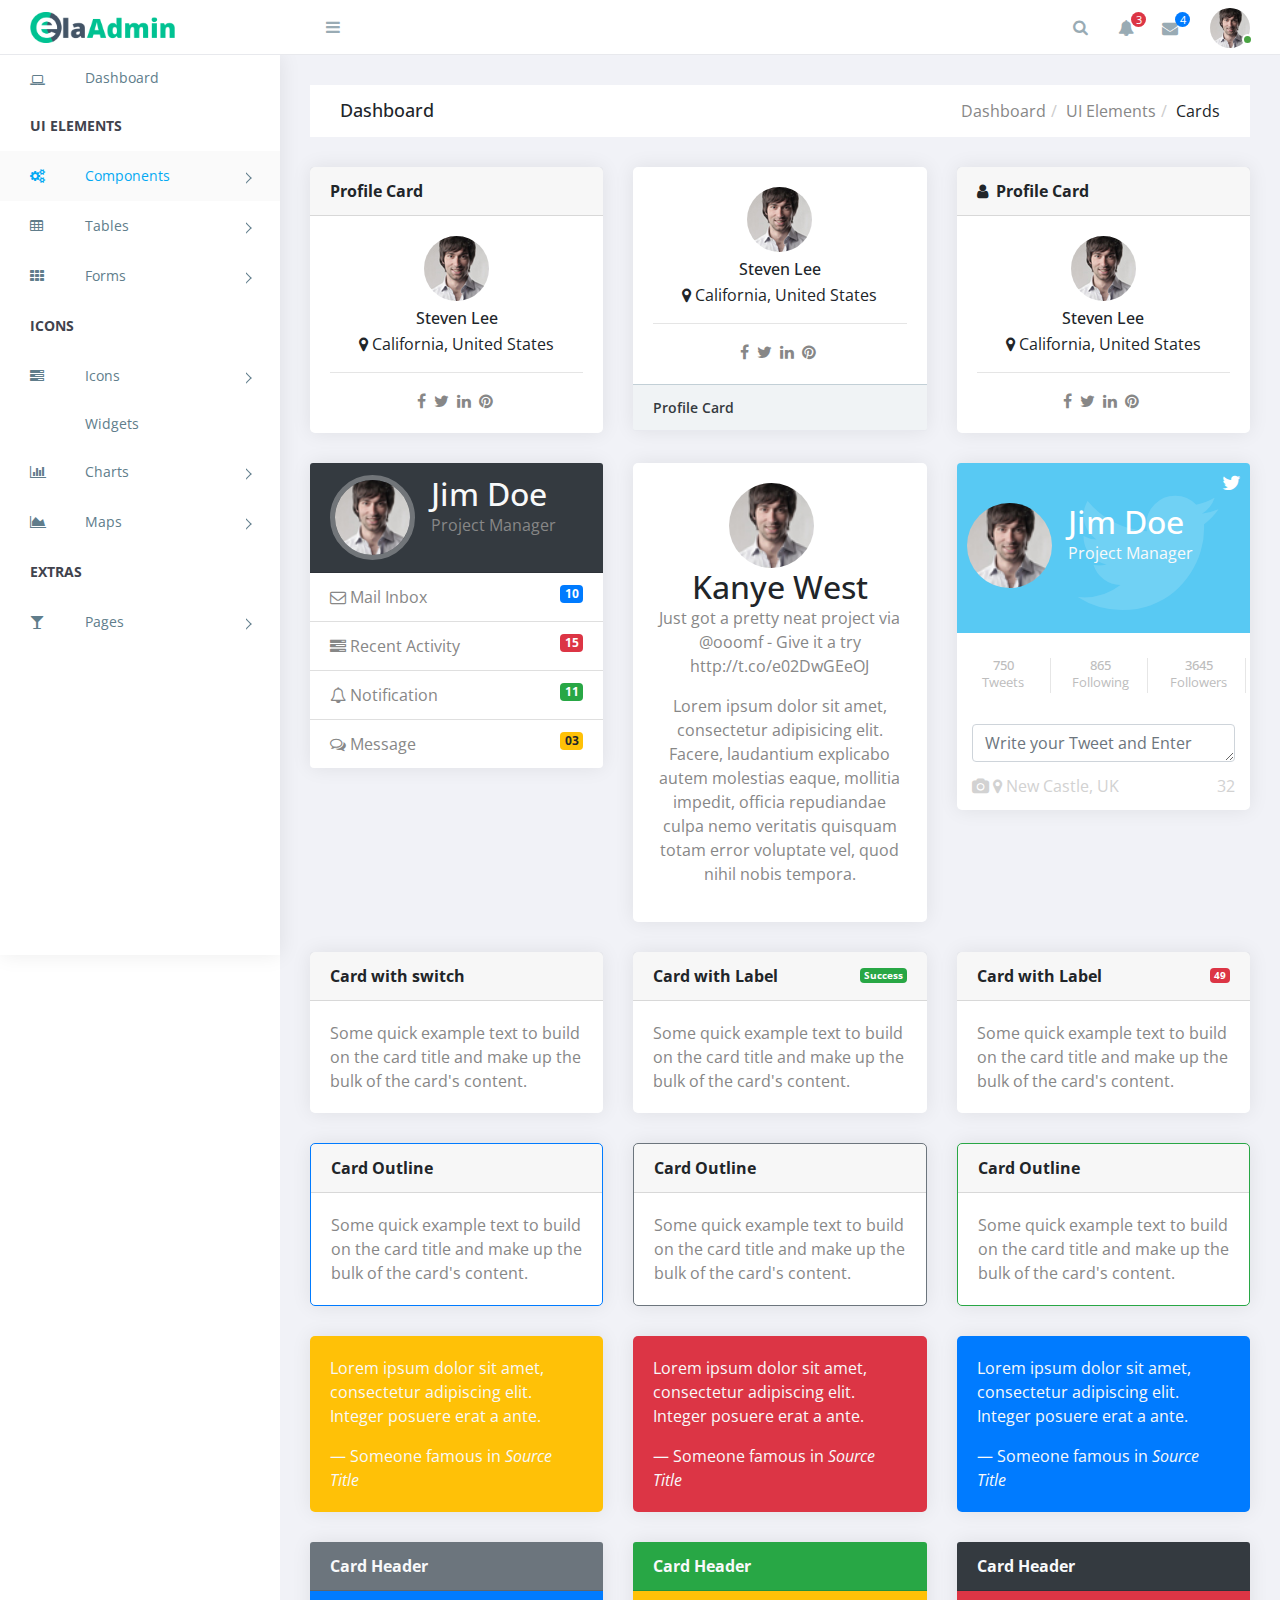
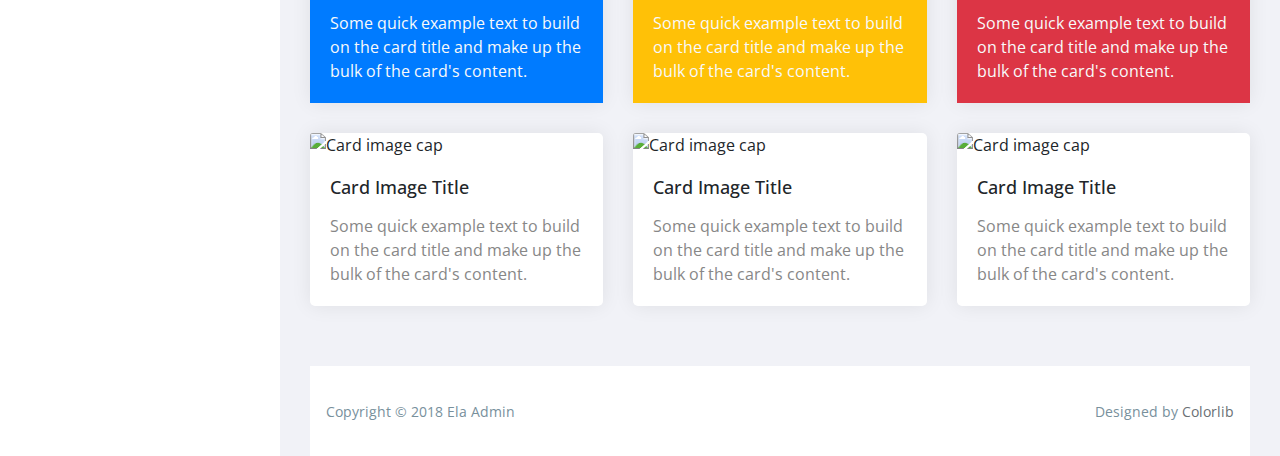
==== admin/adminPanel/ui-cards.html @ f5c7981b "add new admin panel" ====
<!doctype html>
<!--[if lt IE 7]>      <html class="no-js lt-ie9 lt-ie8 lt-ie7" lang=""> <![endif]-->
<!--[if IE 7]>         <html class="no-js lt-ie9 lt-ie8" lang=""> <![endif]-->
<!--[if IE 8]>         <html class="no-js lt-ie9" lang=""> <![endif]-->
<!--[if gt IE 8]><!--> <html class="no-js" lang=""> <!--<![endif]-->
<head>
    <meta charset="utf-8">
    <meta http-equiv="X-UA-Compatible" content="IE=edge">
    <title>Ela Admin - HTML5 Admin Template</title>
    <meta name="description" content="Ela Admin - HTML5 Admin Template">
    <meta name="viewport" content="width=device-width, initial-scale=1">

    <link rel="apple-touch-icon" href="https://i.imgur.com/QRAUqs9.png">
    <link rel="shortcut icon" href="https://i.imgur.com/QRAUqs9.png">

    <link rel="stylesheet" href="https://cdn.jsdelivr.net/npm/normalize.css@8.0.0/normalize.min.css">
    <link rel="stylesheet" href="https://cdn.jsdelivr.net/npm/bootstrap@4.1.3/dist/css/bootstrap.min.css">
    <link rel="stylesheet" href="https://cdn.jsdelivr.net/npm/font-awesome@4.7.0/css/font-awesome.min.css">
    <link rel="stylesheet" href="https://cdn.jsdelivr.net/gh/lykmapipo/themify-icons@0.1.2/css/themify-icons.css">
    <link rel="stylesheet" href="https://cdn.jsdelivr.net/npm/pixeden-stroke-7-icon@1.2.3/pe-icon-7-stroke/dist/pe-icon-7-stroke.min.css">
    <link rel="stylesheet" href="https://cdnjs.cloudflare.com/ajax/libs/flag-icon-css/3.2.0/css/flag-icon.min.css">
    <link rel="stylesheet" href="assets/css/cs-skin-elastic.css">
    <link rel="stylesheet" href="assets/css/style.css">

    <link href='https://fonts.googleapis.com/css?family=Open+Sans:400,600,700,800' rel='stylesheet' type='text/css'>

    <!-- <script type="text/javascript" src="https://cdn.jsdelivr.net/html5shiv/3.7.3/html5shiv.min.js"></script> -->

</head>
<body>
    <!-- Left Panel -->

    <aside id="left-panel" class="left-panel">
        <nav class="navbar navbar-expand-sm navbar-default">

            <div id="main-menu" class="main-menu collapse navbar-collapse">
                <ul class="nav navbar-nav">
                    <li>
                        <a href="index.php"><i class="menu-icon fa fa-laptop"></i>Dashboard </a>
                    </li>
                    <li class="menu-title">UI elements</li><!-- /.menu-title -->
                    <li class="menu-item-has-children active dropdown">
                        <a href="#" class="dropdown-toggle" data-toggle="dropdown" aria-haspopup="true" aria-expanded="false"> <i class="menu-icon fa fa-cogs"></i>Components</a>
                        <ul class="sub-menu children dropdown-menu">                            <li><i class="fa fa-puzzle-piece"></i><a href="ui-buttons.html">Buttons</a></li>
                            <li><i class="fa fa-id-badge"></i><a href="ui-badges.html">Badges</a></li>
                            <li><i class="fa fa-bars"></i><a href="ui-tabs.html">Tabs</a></li>

                            <li><i class="fa fa-id-card-o"></i><a href="ui-cards.html">Cards</a></li>
                            <li><i class="fa fa-exclamation-triangle"></i><a href="ui-alerts.html">Alerts</a></li>
                            <li><i class="fa fa-spinner"></i><a href="ui-progressbar.html">Progress Bars</a></li>
                            <li><i class="fa fa-fire"></i><a href="ui-modals.html">Modals</a></li>
                            <li><i class="fa fa-book"></i><a href="ui-switches.html">Switches</a></li>
                            <li><i class="fa fa-th"></i><a href="ui-grids.html">Grids</a></li>
                            <li><i class="fa fa-file-word-o"></i><a href="ui-typgraphy.html">Typography</a></li>
                        </ul>
                    </li>
                    <li class="menu-item-has-children dropdown">
                        <a href="#" class="dropdown-toggle" data-toggle="dropdown" aria-haspopup="true" aria-expanded="false"> <i class="menu-icon fa fa-table"></i>Tables</a>
                        <ul class="sub-menu children dropdown-menu">
                            <li><i class="fa fa-table"></i><a href="tables-basic.html">Basic Table</a></li>
                            <li><i class="fa fa-table"></i><a href="tables-data.html">Data Table</a></li>
                        </ul>
                    </li>
                    <li class="menu-item-has-children dropdown">
                        <a href="#" class="dropdown-toggle" data-toggle="dropdown" aria-haspopup="true" aria-expanded="false"> <i class="menu-icon fa fa-th"></i>Forms</a>
                        <ul class="sub-menu children dropdown-menu">
                            <li><i class="menu-icon fa fa-th"></i><a href="forms-basic.html">Basic Form</a></li>
                            <li><i class="menu-icon fa fa-th"></i><a href="forms-advanced.html">Advanced Form</a></li>
                        </ul>
                    </li>

                    <li class="menu-title">Icons</li><!-- /.menu-title -->

                    <li class="menu-item-has-children dropdown">
                        <a href="#" class="dropdown-toggle" data-toggle="dropdown" aria-haspopup="true" aria-expanded="false"> <i class="menu-icon fa fa-tasks"></i>Icons</a>
                        <ul class="sub-menu children dropdown-menu">
                            <li><i class="menu-icon fa fa-fort-awesome"></i><a href="font-fontawesome.html">Font Awesome</a></li>
                            <li><i class="menu-icon ti-themify-logo"></i><a href="font-themify.html">Themefy Icons</a></li>
                        </ul>
                    </li>
                    <li>
                        <a href="widgets.html"> <i class="menu-icon ti-email"></i>Widgets </a>
                    </li>
                    <li class="menu-item-has-children dropdown">
                        <a href="#" class="dropdown-toggle" data-toggle="dropdown" aria-haspopup="true" aria-expanded="false"> <i class="menu-icon fa fa-bar-chart"></i>Charts</a>
                        <ul class="sub-menu children dropdown-menu">
                            <li><i class="menu-icon fa fa-line-chart"></i><a href="charts-chartjs.html">Chart JS</a></li>
                            <li><i class="menu-icon fa fa-area-chart"></i><a href="charts-flot.html">Flot Chart</a></li>
                            <li><i class="menu-icon fa fa-pie-chart"></i><a href="charts-peity.html">Peity Chart</a></li>
                        </ul>
                    </li>

                    <li class="menu-item-has-children dropdown">
                        <a href="#" class="dropdown-toggle" data-toggle="dropdown" aria-haspopup="true" aria-expanded="false"> <i class="menu-icon fa fa-area-chart"></i>Maps</a>
                        <ul class="sub-menu children dropdown-menu">
                            <li><i class="menu-icon fa fa-map-o"></i><a href="maps-gmap.html">Google Maps</a></li>
                            <li><i class="menu-icon fa fa-street-view"></i><a href="maps-vector.html">Vector Maps</a></li>
                        </ul>
                    </li>
                    <li class="menu-title">Extras</li><!-- /.menu-title -->
                    <li class="menu-item-has-children dropdown">
                        <a href="#" class="dropdown-toggle" data-toggle="dropdown" aria-haspopup="true" aria-expanded="false"> <i class="menu-icon fa fa-glass"></i>Pages</a>
                        <ul class="sub-menu children dropdown-menu">
                            <li><i class="menu-icon fa fa-sign-in"></i><a href="page-login.html">Login</a></li>
                            <li><i class="menu-icon fa fa-sign-in"></i><a href="page-register.html">Register</a></li>
                            <li><i class="menu-icon fa fa-paper-plane"></i><a href="pages-forget.html">Forget Pass</a></li>
                        </ul>
                    </li>
                </ul>
            </div><!-- /.navbar-collapse -->
        </nav>
    </aside><!-- /#left-panel -->

    <!-- Left Panel -->

    <!-- Right Panel -->

    <div id="right-panel" class="right-panel">

        <!-- Header-->
        <header id="header" class="header">
            <div class="top-left">
                <div class="navbar-header">
                    <a class="navbar-brand" href="./"><img src="images/logo.png" alt="Logo"></a>
                    <a class="navbar-brand hidden" href="./"><img src="images/logo2.png" alt="Logo"></a>
                    <a id="menuToggle" class="menutoggle"><i class="fa fa-bars"></i></a>
                </div>
            </div>
            <div class="top-right">
                <div class="header-menu">
                    <div class="header-left">
                        <button class="search-trigger"><i class="fa fa-search"></i></button>
                        <div class="form-inline">
                            <form class="search-form">
                                <input class="form-control mr-sm-2" type="text" placeholder="Search ..." aria-label="Search">
                                <button class="search-close" type="submit"><i class="fa fa-close"></i></button>
                            </form>
                        </div>

                        <div class="dropdown for-notification">
                            <button class="btn btn-secondary dropdown-toggle" type="button" id="notification" data-toggle="dropdown" aria-haspopup="true" aria-expanded="false">
                                <i class="fa fa-bell"></i>
                                <span class="count bg-danger">3</span>
                            </button>
                            <div class="dropdown-menu" aria-labelledby="notification">
                                <p class="red">You have 3 Notification</p>
                                <a class="dropdown-item media" href="#">
                                    <i class="fa fa-check"></i>
                                    <p>Server #1 overloaded.</p>
                                </a>
                                <a class="dropdown-item media" href="#">
                                    <i class="fa fa-info"></i>
                                    <p>Server #2 overloaded.</p>
                                </a>
                                <a class="dropdown-item media" href="#">
                                    <i class="fa fa-warning"></i>
                                    <p>Server #3 overloaded.</p>
                                </a>
                            </div>
                        </div>

                        <div class="dropdown for-message">
                            <button class="btn btn-secondary dropdown-toggle" type="button" id="message" data-toggle="dropdown" aria-haspopup="true" aria-expanded="false">
                                <i class="fa fa-envelope"></i>
                                <span class="count bg-primary">4</span>
                            </button>
                            <div class="dropdown-menu" aria-labelledby="message">
                                <p class="red">You have 4 Mails</p>
                                <a class="dropdown-item media" href="#">
                                    <span class="photo media-left"><img alt="avatar" src="images/avatar/1.jpg"></span>
                                    <div class="message media-body">
                                        <span class="name float-left">Jonathan Smith</span>
                                        <span class="time float-right">Just now</span>
                                        <p>Hello, this is an example msg</p>
                                    </div>
                                </a>
                                <a class="dropdown-item media" href="#">
                                    <span class="photo media-left"><img alt="avatar" src="images/avatar/2.jpg"></span>
                                    <div class="message media-body">
                                        <span class="name float-left">Jack Sanders</span>
                                        <span class="time float-right">5 minutes ago</span>
                                        <p>Lorem ipsum dolor sit amet, consectetur</p>
                                    </div>
                                </a>
                                <a class="dropdown-item media" href="#">
                                    <span class="photo media-left"><img alt="avatar" src="images/avatar/3.jpg"></span>
                                    <div class="message media-body">
                                        <span class="name float-left">Cheryl Wheeler</span>
                                        <span class="time float-right">10 minutes ago</span>
                                        <p>Hello, this is an example msg</p>
                                    </div>
                                </a>
                                <a class="dropdown-item media" href="#">
                                    <span class="photo media-left"><img alt="avatar" src="images/avatar/4.jpg"></span>
                                    <div class="message media-body">
                                        <span class="name float-left">Rachel Santos</span>
                                        <span class="time float-right">15 minutes ago</span>
                                        <p>Lorem ipsum dolor sit amet, consectetur</p>
                                    </div>
                                </a>
                            </div>
                        </div>
                    </div>

                    <div class="user-area dropdown float-right">
                        <a href="#" class="dropdown-toggle active" data-toggle="dropdown" aria-haspopup="true" aria-expanded="false">
                            <img class="user-avatar rounded-circle" src="images/admin.jpg" alt="User Avatar">
                        </a>

                        <div class="user-menu dropdown-menu">
                            <a class="nav-link" href="#"><i class="fa fa-user"></i>My Profile</a>

                            <a class="nav-link" href="#"><i class="fa fa-bell-o"></i>Notifications <span class="count">13</span></a>

                            <a class="nav-link" href="#"><i class="fa fa-cog"></i>Settings</a>

                            <a class="nav-link" href="#"><i class="fa fa-power-off"></i>Logout</a>
                        </div>
                    </div>
                </div>
            </div>
        </header><!-- /header -->
        <!-- Header-->

        <div class="breadcrumbs">
            <div class="breadcrumbs-inner">
                <div class="row m-0">
                    <div class="col-sm-4">
                        <div class="page-header float-left">
                            <div class="page-title">
                                <h1>Dashboard</h1>
                            </div>
                        </div>
                    </div>
                    <div class="col-sm-8">
                        <div class="page-header float-right">
                            <div class="page-title">
                                <ol class="breadcrumb text-right">
                                    <li><a href="#">Dashboard</a></li>
                                    <li><a href="#">UI Elements</a></li>
                                    <li class="active">Cards</li>
                                </ol>
                            </div>
                        </div>
                    </div>
                </div>
            </div>
        </div>

        <div class="content">
            <div class="animated fadeIn">
                <div class="row">


                    <div class="col-md-4">
                        <div class="card">
                            <div class="card-header">
                                <strong class="card-title mb-3">Profile Card</strong>
                            </div>
                            <div class="card-body">
                                <div class="mx-auto d-block">
                                    <img class="rounded-circle mx-auto d-block" src="images/admin.jpg" alt="Card image cap">
                                    <h5 class="text-sm-center mt-2 mb-1">Steven Lee</h5>
                                    <div class="location text-sm-center"><i class="fa fa-map-marker"></i> California, United States</div>
                                </div>
                                <hr>
                                <div class="card-text text-sm-center">
                                    <a href="#"><i class="fa fa-facebook pr-1"></i></a>
                                    <a href="#"><i class="fa fa-twitter pr-1"></i></a>
                                    <a href="#"><i class="fa fa-linkedin pr-1"></i></a>
                                    <a href="#"><i class="fa fa-pinterest pr-1"></i></a>
                                </div>
                            </div>
                        </div>
                    </div>


                    <div class="col-md-4">
                        <div class="card">
                            <div class="card-body">
                                <div class="mx-auto d-block">
                                    <img class="rounded-circle mx-auto d-block" src="images/admin.jpg" alt="Card image cap">
                                    <h5 class="text-sm-center mt-2 mb-1">Steven Lee</h5>
                                    <div class="location text-sm-center"><i class="fa fa-map-marker"></i> California, United States</div>
                                </div>
                                <hr>
                                <div class="card-text text-sm-center">
                                    <a href="#"><i class="fa fa-facebook pr-1"></i></a>
                                    <a href="#"><i class="fa fa-twitter pr-1"></i></a>
                                    <a href="#"><i class="fa fa-linkedin pr-1"></i></a>
                                    <a href="#"><i class="fa fa-pinterest pr-1"></i></a>
                                </div>
                            </div>
                            <div class="card-footer">
                                <strong class="card-title mb-3">Profile Card</strong>
                            </div>
                        </div>
                    </div>



                    <div class="col-md-4">
                        <div class="card">
                            <div class="card-header">
                                <i class="fa fa-user"></i><strong class="card-title pl-2">Profile Card</strong>
                            </div>
                            <div class="card-body">
                                <div class="mx-auto d-block">
                                    <img class="rounded-circle mx-auto d-block" src="images/admin.jpg" alt="Card image cap">
                                    <h5 class="text-sm-center mt-2 mb-1">Steven Lee</h5>
                                    <div class="location text-sm-center"><i class="fa fa-map-marker"></i> California, United States</div>
                                </div>
                                <hr>
                                <div class="card-text text-sm-center">
                                    <a href="#"><i class="fa fa-facebook pr-1"></i></a>
                                    <a href="#"><i class="fa fa-twitter pr-1"></i></a>
                                    <a href="#"><i class="fa fa-linkedin pr-1"></i></a>
                                    <a href="#"><i class="fa fa-pinterest pr-1"></i></a>
                                </div>
                            </div>
                        </div>
                    </div>


                    <div class="col-md-4">
                        <aside class="profile-nav alt">
                            <section class="card">
                                <div class="card-header user-header alt bg-dark">
                                    <div class="media">
                                        <a href="#">
                                            <img class="align-self-center rounded-circle mr-3" style="width:85px; height:85px;" alt="" src="images/admin.jpg">
                                        </a>
                                        <div class="media-body">
                                            <h2 class="text-light display-6">Jim Doe</h2>
                                            <p>Project Manager</p>
                                        </div>
                                    </div>
                                </div>


                                <ul class="list-group list-group-flush">
                                    <li class="list-group-item">
                                        <a href="#"> <i class="fa fa-envelope-o"></i> Mail Inbox <span class="badge badge-primary pull-right">10</span></a>
                                    </li>
                                    <li class="list-group-item">
                                        <a href="#"> <i class="fa fa-tasks"></i> Recent Activity <span class="badge badge-danger pull-right">15</span></a>
                                    </li>
                                    <li class="list-group-item">
                                        <a href="#"> <i class="fa fa-bell-o"></i> Notification <span class="badge badge-success pull-right">11</span></a>
                                    </li>
                                    <li class="list-group-item">
                                        <a href="#"> <i class="fa fa-comments-o"></i> Message <span class="badge badge-warning pull-right r-activity">03</span></a>
                                    </li>
                                </ul>

                            </section>
                        </aside>
                    </div>

                    <div class="col-md-4">
                        <div class="feed-box text-center">
                            <section class="card">
                                <div class="card-body">
                                    <div class="corner-ribon blue-ribon">
                                        <i class="fa fa-twitter"></i>
                                    </div>
                                    <a href="#">
                                        <img class="align-self-center rounded-circle mr-3" style="width:85px; height:85px;" alt="" src="images/admin.jpg">
                                    </a>
                                    <h2>Kanye West</h2>
                                    <p>Just got a pretty neat project via <a href="#">@ooomf</a> - Give it a try <a href="#">http://t.co/e02DwGEeOJ</a></p>
                                    <p>
                                        Lorem ipsum dolor sit amet, consectetur adipisicing elit. Facere, laudantium explicabo autem molestias eaque, mollitia impedit, officia repudiandae culpa nemo veritatis quisquam totam error voluptate vel, quod nihil nobis tempora.
                                    </p>
                                </div>
                            </section>
                        </div>
                    </div>



                    <div class="col-md-4">
                        <section class="card">
                            <div class="twt-feed blue-bg">
                                <div class="corner-ribon black-ribon">
                                    <i class="fa fa-twitter"></i>
                                </div>
                                <div class="fa fa-twitter wtt-mark"></div>

                                <div class="media">
                                    <a href="#">
                                        <img class="align-self-center rounded-circle mr-3" style="width:85px; height:85px;" alt="" src="images/admin.jpg">
                                    </a>
                                    <div class="media-body">
                                        <h2 class="text-white display-6">Jim Doe</h2>
                                        <p class="text-light">Project Manager</p>
                                    </div>
                                </div>



                            </div>
                            <div class="weather-category twt-category">
                                <ul>
                                    <li class="active">
                                        <h5>750</h5>
                                        Tweets
                                    </li>
                                    <li>
                                        <h5>865</h5>
                                        Following
                                    </li>
                                    <li>
                                        <h5>3645</h5>
                                        Followers
                                    </li>
                                </ul>
                            </div>
                            <div class="twt-write col-sm-12">
                                <textarea placeholder="Write your Tweet and Enter" rows="1" class="form-control t-text-area"></textarea>
                            </div>
                            <footer class="twt-footer">
                                <a href="#"><i class="fa fa-camera"></i></a>
                                <a href="#"><i class="fa fa-map-marker"></i></a>
                                New Castle, UK
                                <span class="pull-right">
                                    32
                                </span>
                            </footer>
                        </section>
                    </div>



                    <div class="col-md-4">
                        <div class="card">
                            <div class="card-header">
                                <strong class="card-title">Card with switch</strong>
                            </div>
                            <div class="card-body">
                                <p class="card-text">Some quick example text to build on the card title and make up the bulk of the card's content.</p>
                            </div>
                        </div>
                    </div>

                    <div class="col-md-4">
                        <div class="card">
                            <div class="card-header">
                                <strong class="card-title">Card with Label <small><span class="badge badge-success float-right mt-1">Success</span></small></strong>
                            </div>
                            <div class="card-body">
                                <p class="card-text">Some quick example text to build on the card title and make up the bulk of the card's content.</p>
                            </div>
                        </div>
                    </div>

                    <div class="col-md-4">
                        <div class="card">
                            <div class="card-header">
                                <strong class="card-title">Card with Label <small><span class="badge badge-danger float-right mt-1">49</span></small></strong>
                            </div>
                            <div class="card-body">
                                <p class="card-text">Some quick example text to build on the card title and make up the bulk of the card's content.</p>
                            </div>
                        </div>
                    </div>



                    <div class="col-md-4">
                        <div class="card border border-primary">
                            <div class="card-header">
                                <strong class="card-title">Card Outline</strong>
                            </div>
                            <div class="card-body">
                                <p class="card-text">Some quick example text to build on the card title and make up the bulk of the card's content.</p>
                            </div>
                        </div>
                    </div>


                    <div class="col-md-4">
                        <div class="card border border-secondary">
                            <div class="card-header">
                                <strong class="card-title">Card Outline</strong>
                            </div>
                            <div class="card-body">
                                <p class="card-text">Some quick example text to build on the card title and make up the bulk of the card's content.</p>
                            </div>
                        </div>
                    </div>


                    <div class="col-md-4">
                        <div class="card border border-success">
                            <div class="card-header">
                                <strong class="card-title">Card Outline</strong>
                            </div>
                            <div class="card-body">
                                <p class="card-text">Some quick example text to build on the card title and make up the bulk of the card's content.</p>
                            </div>
                        </div>
                    </div>

                    <div class="col-md-4">
                        <div class="card bg-warning">
                            <div class="card-body">
                                <blockquote class="blockquote mb-0 text-light">
                                    <p class="text-light">Lorem ipsum dolor sit amet, consectetur adipiscing elit. Integer posuere erat a ante.</p>
                                    <footer class="blockquote-footer text-light">Someone famous in <cite title="Source Title">Source Title</cite></footer>
                                </blockquote>
                            </div>
                        </div>
                    </div>


                    <div class="col-md-4">
                        <div class="card bg-danger">
                            <div class="card-body">
                                <blockquote class="blockquote mb-0">
                                    <p class="text-light">Lorem ipsum dolor sit amet, consectetur adipiscing elit. Integer posuere erat a ante.</p>
                                    <footer class="blockquote-footer text-light">Someone famous in <cite title="Source Title">Source Title</cite></footer>
                                </blockquote>
                            </div>
                        </div>
                    </div>


                    <div class="col-md-4">
                        <div class="card bg-primary">
                            <div class="card-body">
                                <blockquote class="blockquote mb-0 text-light">
                                    <p class="text-light">Lorem ipsum dolor sit amet, consectetur adipiscing elit. Integer posuere erat a ante.</p>
                                    <footer class="blockquote-footer text-light">Someone famous in <cite title="Source Title">Source Title</cite></footer>
                                </blockquote>
                            </div>
                        </div>
                    </div>

                    <div class="col-md-4">
                        <div class="card">
                            <div class="card-header bg-secondary">
                                <strong class="card-title text-light">Card Header</strong>
                            </div>
                            <div class="card-body text-white bg-primary">
                                <p class="card-text text-light">Some quick example text to build on the card title and make up the bulk of the card's content.</p>
                            </div>
                        </div>
                    </div>
                    <div class="col-md-4">
                        <div class="card">
                            <div class="card-header bg-success">
                                <strong class="card-title text-light">Card Header</strong>
                            </div>
                            <div class="card-body text-white bg-warning">
                                <p class="card-text text-light">Some quick example text to build on the card title and make up the bulk of the card's content.</p>
                            </div>
                        </div>
                    </div>

                    <div class="col-md-4">
                        <div class="card">
                            <div class="card-header bg-dark">
                                <strong class="card-title text-light">Card Header</strong>
                            </div>
                            <div class="card-body text-white bg-danger">
                                <p class="card-text text-light">Some quick example text to build on the card title and make up the bulk of the card's content.</p>
                            </div>
                        </div>
                    </div>


                    <div class="col-md-4">
                        <div class="card">
                            <img class="card-img-top" src="https://i.imgur.com/ue0AB6J.png" alt="Card image cap">
                            <div class="card-body">
                                <h4 class="card-title mb-3">Card Image Title</h4>
                                <p class="card-text">Some quick example text to build on the card title and make up the bulk of the card's content.</p>
                            </div>
                        </div>
                    </div>
                    <div class="col-md-4">
                        <div class="card">
                            <img class="card-img-top" src="https://i.imgur.com/hrS2McC.png" alt="Card image cap">
                            <div class="card-body">
                                <h4 class="card-title mb-3">Card Image Title</h4>
                                <p class="card-text">Some quick example text to build on the card title and make up the bulk of the card's content.</p>
                            </div>
                        </div>
                    </div>
                    <div class="col-md-4">
                        <div class="card">
                            <img class="card-img-top" src="https://i.imgur.com/MUBS4Gh.png" alt="Card image cap">
                            <div class="card-body">
                                <h4 class="card-title mb-3">Card Image Title</h4>
                                <p class="card-text">Some quick example text to build on the card title and make up the bulk of the card's content.</p>
                            </div>
                        </div>
                    </div>


                </div><!-- .row -->
            </div><!-- .animated -->
        </div><!-- .content -->

    <div class="clearfix"></div>

    <footer class="site-footer">
        <div class="footer-inner bg-white">
            <div class="row">
                <div class="col-sm-6">
                    Copyright &copy; 2018 Ela Admin
                </div>
                <div class="col-sm-6 text-right">
                    Designed by <a href="https://colorlib.com">Colorlib</a>
                </div>
            </div>
        </div>
    </footer>


    </div><!-- /#right-panel -->

    <!-- Right Panel -->

    <!-- Scripts -->
    <script src="https://cdn.jsdelivr.net/npm/jquery@2.2.4/dist/jquery.min.js"></script>
    <script src="https://cdn.jsdelivr.net/npm/popper.js@1.14.4/dist/umd/popper.min.js"></script>
    <script src="https://cdn.jsdelivr.net/npm/bootstrap@4.1.3/dist/js/bootstrap.min.js"></script>
    <script src="https://cdn.jsdelivr.net/npm/jquery-match-height@0.7.2/dist/jquery.matchHeight.min.js"></script>
    <script src="assets/js/main.js"></script>


</body>
</html>
---- admin/adminPanel/assets/css/cs-skin-elastic.css ----
@font-face {
	font-family: 'icomoon';
	src:url('../fonts/icomoon/icomoon.eot?-rdnm34');
	src:url('../fonts/icomoon/icomoon.eot?#iefix-rdnm34') format('embedded-opentype'),
		url('../fonts/icomoon/icomoon.woff?-rdnm34') format('woff'),
		url('../fonts/icomoon/icomoon.ttf?-rdnm34') format('truetype'),
		url('../fonts/icomoon/icomoon.svg?-rdnm34#icomoon') format('svg');
	font-weight: normal;
	font-style: normal;
}

div.cs-skin-elastic {
	background: transparent;
	font-size: 1.5em;
	font-weight: 700;
	color: #5b8583;
}

@media screen and (max-width: 30em) {
	div.cs-skin-elastic { font-size: 1em; }
}

.cs-skin-elastic > span {
	background-color: #fff;
	z-index: 100;
}

.cs-skin-elastic > span::after {
	font-family: 'icomoon';
	content: '\e005';
	-webkit-backface-visibility: hidden;
	backface-visibility: hidden;
}

.cs-skin-elastic .cs-options {
	overflow: visible;
	background: transparent;
	opacity: 1;
	visibility: visible;
	padding-bottom: 1.25em;
	pointer-events: none;
}

.cs-skin-elastic.cs-active .cs-options {
	pointer-events: auto;
}

.cs-skin-elastic .cs-options > ul::before {
	content: '';
	position: absolute;
	width: 100%;
	height: 100%;
	left: 0;
	top: 0;
	-webkit-transform: scale3d(1,0,1);
	transform: scale3d(1,0,1);
	background: #fff;
	-webkit-transform-origin: 50% 0%;
	transform-origin: 50% 0%;
	-webkit-transition: -webkit-transform 0.3s;
	transition: transform 0.3s;
}

.cs-skin-elastic.cs-active .cs-options > ul::before {
	-webkit-transform: scale3d(1,1,1);
	transform: scale3d(1,1,1);
	-webkit-transition: none;
	transition: none;
	-webkit-animation: expand 0.6s ease-out;
  	animation: expand 0.6s ease-out;
}

.cs-skin-elastic .cs-options ul li {
	opacity: 0;
	-webkit-transform: translate3d(0,-25px,0);
	transform: translate3d(0,-25px,0);
	-webkit-transition: opacity 0.15s, -webkit-transform 0.15s;
	transition: opacity 0.15s, transform 0.15s;
}

.cs-skin-elastic.cs-active .cs-options ul li {
	-webkit-transform: translate3d(0,0,0);
	transform: translate3d(0,0,0);
	opacity: 1;
	-webkit-transition: none;
	transition: none;
	-webkit-animation: bounce 0.6s ease-out;
  	animation: bounce 0.6s ease-out;
}

/* Optional delays (problematic in IE 11/Win) */
/*
.cs-skin-elastic.cs-active .cs-options ul li:first-child {
	-webkit-animation-delay: 0.1s;
	animation-delay: 0.1s;
}

.cs-skin-elastic.cs-active .cs-options ul li:nth-child(2) {
	-webkit-animation-delay: 0.15s;
	animation-delay: 0.15s;
}

.cs-skin-elastic.cs-active .cs-options ul li:nth-child(3) {
	-webkit-animation-delay: 0.2s;
	animation-delay: 0.2s;
}

.cs-skin-elastic.cs-active .cs-options ul li:nth-child(4) {
	-webkit-animation-delay: 0.25s;
	animation-delay: 0.25s;
} 

/* with more items, more delays declarations are needed */


.cs-skin-elastic .cs-options span {
	background-repeat: no-repeat;
	background-position: 1.5em 50%;
	background-size: 2em auto;
	padding: 0.8em 1em 0.8em 4em;
}

.cs-skin-elastic .cs-options span:hover,
.cs-skin-elastic .cs-options li.cs-focus span,
.cs-skin-elastic .cs-options .cs-selected span {
	color: #1e4c4a;
}

.cs-skin-elastic .cs-options .cs-selected span::after {
	content: '';
}

.cs-skin-elastic .cs-options li.flag-france span {
	background-image: url(../img/france.svg);
}

.cs-skin-elastic .cs-options li.flag-brazil span {
	background-image: url(../img/brazil.svg);
}

.cs-skin-elastic .cs-options li.flag-safrica span {
	background-image: url(../img/south-africa.svg);
}

.cs-skin-elastic .cs-options li.flag-argentina span {
	background-image: url(../img/argentina.svg);
}

@-webkit-keyframes expand { 
	0% { -webkit-transform: scale3d(1,0,1); }
	25% { -webkit-transform: scale3d(1,1.2,1); }
	50% { -webkit-transform: scale3d(1,0.85,1); }
	75% { -webkit-transform: scale3d(1,1.05,1) }
	100% { -webkit-transform: scale3d(1,1,1); }
}

@keyframes expand { 
	0% { -webkit-transform: scale3d(1,0,1); transform: scale3d(1,0,1); }
	25% { -webkit-transform: scale3d(1,1.2,1); transform: scale3d(1,1.2,1); }
	50% { -webkit-transform: scale3d(1,0.85,1); transform: scale3d(1,0.85,1); }
	75% { -webkit-transform: scale3d(1,1.05,1); transform: scale3d(1,1.05,1); }
	100% { -webkit-transform: scale3d(1,1,1); transform: scale3d(1,1,1); }
}


@-webkit-keyframes bounce { 
	0% { -webkit-transform: translate3d(0,-25px,0); opacity:0; }
	25% { -webkit-transform: translate3d(0,10px,0); }
	50% { -webkit-transform: translate3d(0,-6px,0); }
	75% { -webkit-transform: translate3d(0,2px,0); }
	100% { -webkit-transform: translate3d(0,0,0); opacity: 1; }
}

@keyframes bounce { 
	0% { -webkit-transform: translate3d(0,-25px,0); transform: translate3d(0,-25px,0); opacity:0; }
	25% { -webkit-transform: translate3d(0,10px,0); transform: translate3d(0,10px,0); }
	50% { -webkit-transform: translate3d(0,-6px,0); transform: translate3d(0,-6px,0); }
	75% { -webkit-transform: translate3d(0,2px,0); transform: translate3d(0,2px,0); }
	100% { -webkit-transform: translate3d(0,0,0); transform: translate3d(0,0,0); opacity: 1; }
}


/* Default custom select styles */
div.cs-select {
	display: inline-block;
	vertical-align: middle;
	position: relative;
	text-align: left;
	background: #f1f2f7;
	z-index: 100;
	width: 100%;
	max-width: 80px;
	margin-left: 25px;
	-webkit-touch-callout: none;
	-webkit-user-select: none;
	-khtml-user-select: none;
	-moz-user-select: none;
	-ms-user-select: none;
	user-select: none;
}

div.cs-select:focus {
	outline: none; /* For better accessibility add a style for this in your skin */
}

.cs-select select {
	display: none;
}

.cs-select span {
	display: block;
	position: relative;
	cursor: pointer;
	padding: 9px 15px;
	white-space: nowrap;
	overflow: hidden;
	text-overflow: ellipsis;
}

/* Placeholder and selected option */

.cs-select > span::after,
.cs-select .cs-selected span::after {
	speak: none;
	position: absolute;
	top: 50%;
	-webkit-transform: translateY(-50%);
	transform: translateY(-50%);
	-webkit-font-smoothing: antialiased;
	-moz-osx-font-smoothing: grayscale;
}

.cs-select > span::after {
	content: "\f107";
	font-family: 'Fontawesome';
	right: 1em;
}

.cs-select .cs-selected span::after {
	content: '\2713';
	margin-left: 1em;
}

.cs-select.cs-active > span::after {
	-webkit-transform: translateY(-50%) rotate(180deg);
	transform: translateY(-50%) rotate(180deg);
}

div.cs-active {
	z-index: 200;
}

/* Options */
.cs-select .cs-options {
	position: absolute;
	overflow: hidden;
	width: 100%;
	background: #f1f2f7;
	visibility: hidden;
}

.cs-select.cs-active .cs-options {
	visibility: visible;
}

.cs-select ul {
	list-style: none;
	margin: 0;
	padding: 0;
	width: 100%;
}

.cs-select ul span {
	padding: 5px 15px;
}
.cs-select ul li {
	display: block;
}
.cs-select ul li.cs-focus span {
	background-color: #ddd;
}

/* Optgroup and optgroup label */
.cs-select li.cs-optgroup ul {
	padding-left: 1em;
}

.cs-select li.cs-optgroup > span {
	cursor: default;
}
---- admin/adminPanel/assets/css/style.css ----
/* This css file is to over write bootstarp css
--------------------------------------------------------- /
* Theme Name: Ela Admin Template
* Theme URI: http://demos.jeweltheme.com/
* Author: jewel_theme
* Author URI: http://themeforest.net/user/jewel_theme/portfolio
* Description:
* Version: 1.0.0
* License: GNU General Public License v2 or later
* License URI: http://www.gnu.org/licenses/gpl-2.0.html
* Tags: html, themplate, Ela Admin
--------------------------------------------------------- */
/* 


Googel Fonts  */
@import url("https://fonts.googleapis.com/css?family=Open+Sans:400,600,700");
/* Googel Fonts End  

*/
@import url("https://fonts.googleapis.com/css?family=Open+Sans:400,600,700");
.bg-flat-color-1 {
  background: #00c292; }

.bg-flat-color-2 {
  background: #ab8ce4; }

.bg-flat-color-3 {
  background: #03a9f3; }

.bg-flat-color-4 {
  background: #fb9678; }

.bg-flat-color-5 {
  background: #66bb6a; }

.bg-flat-color-6 {
  background: #5c6bc0; }

.bg-transparent {
  background-color: transparent; }

.white-color {
  color: #fff; }

.flat-color-1 {
  color: #00c292; }

.flat-color-2 {
  color: #ab8ce4; }

.flat-color-3 {
  color: #03a9f3; }

.flat-color-4 {
  color: #fb9678; }

.flat-color-5 {
  color: #66bb6a; }

.flat-color-6 {
  color: #5c6bc0; }

.bg-twitter {
  background: #1da1f2; }

.bg-facebook {
  background: #3b5998; }

.bg-instagram {
  background: #833ab4; }

.bg- {
  background: #ef5350; }

.bg- {
  background: #4dbd74; }

.bg- {
  background: #66bb6a; }

.bg-white {
  background-color: #fff; }

.fade-5 {
  opacity: 0.5; }

.icon-lg {
  font-size: 4.68em; }

.fw-r {
  font-weight: normal; }

.color-gray {
  color: #868e96; }

.text-up {
  text-transform: uppercase; }

.br-0 {
  border: none !important; }

.black-rgba {
  background-color: rgba(0, 0, 0, 0.15) !important; }

.color-white {
  color: #fff !important; }

.color-red {
  color: #dc3545; }

.font-3xl {
  font-size: 2.8125em; }

.font-4xl {
  font-size: 3.75em; }

.width-90 {
  width: 90px; }

.height-15 {
  height: 15px; }

.height-93 {
  height: 93px; }

.height-100 {
  height: 100px; }

.inline-block {
  display: inline-block; }

.mb-15 {
  margin-bottom: 15px; }

/* 


Googel Fonts  */
/* Googel Fonts End  

*/
.bg-flat-color-1 {
  background: #00c292; }

.bg-flat-color-2 {
  background: #ab8ce4; }

.bg-flat-color-3 {
  background: #03a9f3; }

.bg-flat-color-4 {
  background: #fb9678; }

.bg-flat-color-5 {
  background: #66bb6a; }

.bg-flat-color-6 {
  background: #5c6bc0; }

.bg-transparent {
  background-color: transparent; }

.white-color {
  color: #fff; }

.flat-color-1 {
  color: #00c292; }

.flat-color-2 {
  color: #ab8ce4; }

.flat-color-3 {
  color: #03a9f3; }

.flat-color-4 {
  color: #fb9678; }

.flat-color-5 {
  color: #66bb6a; }

.flat-color-6 {
  color: #5c6bc0; }

.bg-twitter {
  background: #1da1f2; }

.bg-facebook {
  background: #3b5998; }

.bg-instagram {
  background: #833ab4; }

.bg- {
  background: #ef5350; }

.bg- {
  background: #4dbd74; }

.bg- {
  background: #66bb6a; }

.bg-white {
  background-color: #fff; }

.fade-5 {
  opacity: 0.5; }

.icon-lg {
  font-size: 4.68em; }

.fw-r {
  font-weight: normal; }

.color-gray {
  color: #868e96; }

.text-up {
  text-transform: uppercase; }

.br-0 {
  border: none !important; }

.black-rgba {
  background-color: rgba(0, 0, 0, 0.15) !important; }

.color-white {
  color: #fff !important; }

.color-red {
  color: #dc3545; }

.font-3xl {
  font-size: 2.8125em; }

.font-4xl {
  font-size: 3.75em; }

.width-90 {
  width: 90px; }

.height-15 {
  height: 15px; }

.height-93 {
  height: 93px; }

.height-100 {
  height: 100px; }

.inline-block {
  display: inline-block; }

.mb-15 {
  margin-bottom: 15px; }

.tdl-holder {
  margin: 0 auto; }
  .tdl-holder ul {
    list-style: none;
    margin: 0;
    padding: 0; }
  .tdl-holder li {
    position: relative;
    background-color: transparent;
    list-style: outside none none;
    margin: 0;
    padding: 7px 0; }
    .tdl-holder li:after, .tdl-holder li:before {
      content: "\f142";
      top: 24px;
      position: absolute;
      font: normal normal normal 14px/1 FontAwesome;
      -webkit-font-smoothing: antialiased;
      -moz-osx-font-smoothing: grayscale;
      z-index: 99;
      color: #99abb4; }
    .tdl-holder li:after {
      left: 10px; }
    .tdl-holder li:before {
      left: 14px; }
    .tdl-holder li span {
      margin-left: 30px;
      vertical-align: middle;
      -webkit-transition: all 0.2s linear;
      transition: all 0.2s linear; }
  .tdl-holder label {
    cursor: pointer;
    display: block;
    line-height: 50px;
    padding: 0 15px;
    padding-left: 30px;
    position: relative;
    margin: 0 !important;
    background: #fafafa;
    color: #99abb4;
    font-size: 15px;
    -webkit-transition: all 0.2s linear;
    transition: all 0.2s linear; }
    .tdl-holder label:hover {
      background-color: rgba(153, 171, 180, 0.1); }
    .tdl-holder label a {
      border-radius: 50%;
      color: rgba(153, 171, 180, 0.5);
      float: right;
      line-height: normal;
      margin-top: 15px;
      text-align: center;
      text-decoration: none;
      height: 16px;
      width: 20px;
      -webkit-transition: all 0.2s linear;
      transition: all 0.2s linear; }
      .tdl-holder label a:hover {
        color: rgba(153, 171, 180, 0.8); }
  .tdl-holder input[type="checkbox"] {
    cursor: pointer;
    opacity: 0;
    position: absolute; }
    .tdl-holder input[type="checkbox"] + i {
      border: 1px solid rgba(153, 171, 180, 0.3);
      display: block;
      height: 18px;
      position: absolute;
      top: 15px;
      width: 18px;
      z-index: 1; }
    .tdl-holder input[type="checkbox"]:checked + i::after {
      content: "\e64c";
      font-family: 'themify';
      display: block;
      color: rgba(153, 171, 180, 0.5);
      left: 0;
      position: absolute;
      top: -16px;
      z-index: 2; }
    .tdl-holder input[type="checkbox"]:checked ~ span {
      text-decoration: line-through; }
  .tdl-holder input[type="text"] {
    height: 60px;
    margin-top: 20px;
    font-size: 14px; }

.transition {
  -webkit-transition: all 0.3s ease;
  transition: all 0.3s ease; }

body {
  display: table;
  font-family: "Open Sans", sans-serif;
  font-size: 16px;
  width: 100%; }

p {
  font-size: 16px;
  font-family: "Open Sans", sans-serif;
  font-weight: 400;
  line-height: 24px;
  color: #878787; }

p:focus {
  border: none;
  outline: 0; }

a, button {
  text-decoration: none;
  outline: none !important;
  color: #878787;
  -webkit-transition: all 0.25s ease;
  transition: all 0.25s ease; }

a:hover,
a:focus {
  text-decoration: none;
  color: #000; }

h1,
h2,
h3,
h4,
h5,
h6 {
  margin: 0; }

h5 {
  font-size: 1em; }

ul,
ol {
  padding-left: 0; }

.btn:focus,
button:focus {
  -webkit-box-shadow: none !important;
          box-shadow: none !important;
  outline: 0; }

.btn.disabled, .btn:disabled {
  cursor: not-allowed; }

img {
  max-width: 100%; }

.modal-header {
  display: block; }

.mb-0 {
  margin-bottom: 0; }

.pb-0 {
  padding-bottom: 0; }

.ov-h {
  overflow: hidden; }

.btn,
button,
input,
textarea {
  -webkit-box-shadow: none;
          box-shadow: none;
  outline: 0 !important; }

.no-padding {
  padding: 0 !important; }

.progress-thin {
  border-radius: 0;
  height: 5px; }

canvas {
  max-width: 100%; }

.btn {
  border-radius: 3px; }

.text-muted {
  font-size: 14px; }
  .text-muted.muted-black {
    color: #333648 !important;
    font-weight: 600; }

.progress-box {
  margin-bottom: 30px; }
  .progress-box .por-title {
    font-size: 1em;
    font-weight: 600;
    color: #868e96;
    padding-bottom: 5px; }
  .progress-box .por-txt {
    font-size: 13px;
    padding-bottom: 5px; }

.order-table {
  position: relative; }
  .order-table:after, .order-table:before {
    content: "";
    position: absolute;
    top: 0px;
    height: 37px;
    width: 10px;
    background: #e8e9ef; }
  .order-table:after {
    right: -1px; }
  .order-table:before {
    left: -1px; }
  .order-table tr th {
    background: #e8e9ef; }
  .order-table tr td:last-child, .order-table tr th:last-child {
    text-align: right; }
  .order-table tr:last-child td {
    border: none; }
  .order-table .badge {
    color: white;
    padding: 10px;
    text-transform: uppercase;
    font-weight: normal; }
  .order-table .badge-complete {
    background: #00c292; }
  .order-table .badge-pending {
    background: #fb9678; }

.messenger-box {
  padding-top: 15px; }
  .messenger-box ul {
    padding-left: 0;
    display: inline-block;
    width: 100%;
    padding-bottom: 15px; }
  .messenger-box li {
    list-style: none;
    padding-bottom: 20px; }
  .messenger-box .avatar {
    width: 64px;
    float: left; }
    .messenger-box .avatar img {
      border-radius: 100%; }
    .messenger-box .avatar .send-time {
      font-size: 11px;
      text-align: center;
      padding-top: 5px; }
  .messenger-box .msg-box {
    margin-left: 84px; }
  .messenger-box .inner-box {
    position: relative;
    border-radius: 10px;
    background-color: #f1f2f7;
    font-size: 14px;
    color: #9aa0a4;
    padding: 14px 20px;
    display: table; }
    .messenger-box .inner-box .name {
      font-size: 16px;
      padding-bottom: 10px; }
    .messenger-box .inner-box:after {
      content: "";
      position: absolute;
      top: 10px;
      left: -18px;
      width: 18px;
      height: 18px;
      border-style: solid;
      border-width: 9px;
      border-color: transparent #f1f2f7 transparent transparent; }
  .messenger-box .msg-sent .avatar, .messenger-box .msg-sent .msg-box {
    float: right; }
  .messenger-box .msg-sent .msg-box {
    margin-left: 0;
    margin-right: 20px; }
  .messenger-box .msg-sent .inner-box:after {
    left: inherit;
    right: -18px;
    border-color: transparent transparent transparent #f1f2f7; }
  .messenger-box .send-mgs {
    margin-top: 20px;
    margin-bottom: 9px;
    position: relative; }
    .messenger-box .send-mgs .yourmsg {
      margin-right: 55px; }
      .messenger-box .send-mgs .yourmsg input {
        border: 1px solid #eceff1;
        height: 40px;
        line-height: 40px;
        font-size: 14px;
        border-radius: 7px; }
    .messenger-box .send-mgs .msg-send-btn {
      background: #03a9f3;
      color: #fff;
      font-size: 28px;
      border-radius: 7px;
      padding: 0;
      text-align: center;
      height: 40px;
      width: 40px;
      position: absolute;
      right: 0;
      top: 0; }

/* Global Styles */
/* Main Styles */
aside.left-panel {
  background: #fff;
  height: 100vh;
  padding: 0;
  vertical-align: top;
  width: 280px;
  -webkit-box-shadow: 1px 0 20px rgba(0, 0, 0, 0.08);
          box-shadow: 1px 0 20px rgba(0, 0, 0, 0.08);
  position: fixed;
  left: 0;
  bottom: 0;
  top: 55px;
  z-index: 999; }
  aside.left-panel:hover {
    overflow-x: scroll; }

.open aside.left-panel:hover {
  overflow-x: inherit; }

.small-device .right-panel {
  margin-left: 83px; }

.navbar {
  background: #fff;
  border-radius: 0;
  border: none;
  display: inline-block;
  margin: 0;
  padding: 0;
  vertical-align: top; }
  .navbar .main-menu {
    float: left;
    padding: 0;
    padding-bottom: 50px; }
  .navbar .menu-title {
    color: #41434d;
    clear: both;
    display: block;
    font-family: 'Open Sans';
    font-size: 14px;
    font-weight: 700;
    line-height: 50px;
    padding: 0;
    text-transform: uppercase;
    width: 100%; }
  .navbar .navbar-nav {
    float: none;
    position: relative; }
    .navbar .navbar-nav > li {
      padding-left: 30px;
      padding-right: 30px; }
      .navbar .navbar-nav > li.active {
        background: #fafafa; }
    .navbar .navbar-nav li {
      width: 100%; }
      .navbar .navbar-nav li.active .menu-icon, .navbar .navbar-nav li:hover .toggle_nav_button:before,
      .navbar .navbar-nav li .toggle_nav_button.nav-open:before {
        color: #03a9f3; }
      .navbar .navbar-nav li .dropdown-toggle:after {
        display: none; }
      .navbar .navbar-nav li > a {
        background: none !important;
        color: #607d8b;
        display: inline-block;
        font-size: 14px;
        line-height: 26px;
        padding: 10px 0;
        position: relative;
        width: 100%; }
        .navbar .navbar-nav li > a:hover, .navbar .navbar-nav li > a:hover .menu-icon {
          color: #03a9f3; }
        .navbar .navbar-nav li > a .menu-icon {
          color: #607d8b;
          float: left;
          margin-top: 8px;
          width: 55px;
          text-align: left;
          z-index: 9; }
        .navbar .navbar-nav li > a .menu-title-text {
          font-size: 14px; }
        .navbar .navbar-nav li > a .badge {
          border-radius: 0;
          font-weight: 600;
          float: right;
          margin: 6px 0 0 0;
          padding: 0.4em 0.5em; }
      .navbar .navbar-nav li.menu-item-has-children {
        position: relative; }
        .navbar .navbar-nav li.menu-item-has-children a {
          line-height: 30px; }
          .navbar .navbar-nav li.menu-item-has-children a:before {
            content: "";
            position: absolute;
            top: 23px;
            right: 0;
            width: 8px;
            height: 8px;
            border-style: solid;
            border-width: 1px;
            border-color: #607d8b #607d8b transparent transparent;
            -webkit-transform: rotate(45deg);
                    transform: rotate(45deg);
            -webkit-transition: all .25s ease;
            transition: all .25s ease; }
          .navbar .navbar-nav li.menu-item-has-children a:hover:before {
            border-color: #03a9f3 #03a9f3 transparent transparent; }
        .navbar .navbar-nav li.menu-item-has-children .sub-menu {
          background: #fff;
          border: none;
          -webkit-box-shadow: none;
                  box-shadow: none;
          overflow-y: hidden;
          padding: 0 0 0 35px; }
          .navbar .navbar-nav li.menu-item-has-children .sub-menu li {
            position: relative; }
          .navbar .navbar-nav li.menu-item-has-children .sub-menu i {
            color: #c8c9ce;
            float: left;
            padding: 0;
            position: absolute;
            left: 0;
            font-size: 14px;
            top: 9px; }
          .navbar .navbar-nav li.menu-item-has-children .sub-menu a {
            padding: 2px 0 2px 30px; }
            .navbar .navbar-nav li.menu-item-has-children .sub-menu a:before {
              content: '';
              display: none; }
            .navbar .navbar-nav li.menu-item-has-children .sub-menu a .menu-icon {
              top: 13px;
              text-align: left;
              width: 25px; }
        .navbar .navbar-nav li.menu-item-has-children.show a:before {
          border-color: transparent #607d8b #607d8b transparent;
          top: 20px;
          right: -5px; }
        .navbar .navbar-nav li.menu-item-has-children.show a:hover:before {
          border-color: transparent #03a9f3 #03a9f3 transparent; }
        .navbar .navbar-nav li.menu-item-has-children.show .sub-menu {
          max-height: 1000px;
          opacity: 1;
          position: static !important; }

.navbar .navbar-nav > .active > a,
.navbar .navbar-nav > .active > a:focus,
.navbar .navbar-nav > .active > a:hover {
  color: #03a9f3; }

.navbar-nav li span.count {
  background: #a9d86e;
  border-radius: 50%;
  color: #fff;
  font-family: 'Open Sans';
  font-size: 9px;
  font-weight: 700;
  float: right;
  height: 20px;
  width: 20px;
  line-height: 20px;
  margin-right: 15px;
  text-align: center; }

.open .navbar .navbar-brand.hidden {
  display: block; }
.open .sub-menu .subtitle {
  display: block;
  font-size: 15px;
  line-height: 35px;
  color: #607d8b;
  border-bottom: 1px solid rgba(96, 125, 139, 0.15); }
.open .sub-menu i {
  left: 15px !important; }

.sub-menu .subtitle {
  display: none; }
  .sub-menu .subtitle > .menu-icon {
    display: none; }

.open aside.left-panel {
  max-width: 83px;
  width: 83px; }
  .open aside.left-panel .navbar .navbar-header {
    padding: 0; }
  .open aside.left-panel .navbar .navbar-brand {
    display: none; }
    .open aside.left-panel .navbar .navbar-brand.hidden {
      display: block !important;
      text-align: center;
      width: 100%; }
      .open aside.left-panel .navbar .navbar-brand.hidden img {
        max-width: 100%;
        margin: 0 auto; }
    .open aside.left-panel .navbar .navbar-brand.d-md-none {
      display: block !important;
      margin: 13px 0 0;
      min-height: 67px;
      padding: 0;
      text-align: center; }
  .open aside.left-panel .navbar .navbar-nav:before {
    display: none !important; }
  .open aside.left-panel .navbar .navbar-nav li {
    position: relative;
    padding: 0 15px; }
    .open aside.left-panel .navbar .navbar-nav li a {
      font-size: 0;
      z-index: 0;
      -webkit-transition: none;
      transition: none; }
      .open aside.left-panel .navbar .navbar-nav li a .menu-icon {
        font-size: 20px;
        z-index: -1;
        text-align: center;
        width: inherit; }
      .open aside.left-panel .navbar .navbar-nav li a .menu-title-text {
        font-size: 0; }
      .open aside.left-panel .navbar .navbar-nav li a .badge {
        display: none; }
    .open aside.left-panel .navbar .navbar-nav li > a {
      max-width: 60px;
      padding-left: 0; }
    .open aside.left-panel .navbar .navbar-nav li.menu-item-has-children {
      overflow: hidden; }
      .open aside.left-panel .navbar .navbar-nav li.menu-item-has-children ul {
        padding-left: 0; }
      .open aside.left-panel .navbar .navbar-nav li.menu-item-has-children .sub-menu {
        display: block;
        left: 83px;
        top: 0; }
        .open aside.left-panel .navbar .navbar-nav li.menu-item-has-children .sub-menu li a {
          display: block;
          font-size: 14px;
          max-width: inherit;
          padding: 2px 15px 2px 25px;
          width: 100%; }
          .open aside.left-panel .navbar .navbar-nav li.menu-item-has-children .sub-menu li a .menu-icon {
            text-align: center; }
      .open aside.left-panel .navbar .navbar-nav li.menu-item-has-children.show {
        overflow: visible; }
        .open aside.left-panel .navbar .navbar-nav li.menu-item-has-children.show .sub-menu {
          position: absolute !important;
          width: 180px;
          -webkit-box-shadow: 1px 0 20px rgba(0, 0, 0, 0.08);
                  box-shadow: 1px 0 20px rgba(0, 0, 0, 0.08); }
    .open aside.left-panel .navbar .navbar-nav li span.count {
      display: none;
      margin-right: 5px;
      z-index: 1; }
    .open aside.left-panel .navbar .navbar-nav li.active a:after {
      content: '';
      display: none; }
  .open aside.left-panel .navbar .navbar-nav .menu-title {
    font-size: 0;
    line-height: 0;
    opacity: 0;
    padding: 0; }
  .open aside.left-panel .menutoggle {
    background-color: #dc3545;
    color: #fff !important;
    right: -20px;
    text-align: center; }

/* Right panel */
.right-panel {
  background: #f1f2f7;
  margin-left: 280px;
  margin-top: 55px; }
  .right-panel .top-left {
    width: 350px;
    float: left; }
  .right-panel .top-rigth {
    float: left; }
  .right-panel .breadcrumbs {
    float: left;
    margin-top: 30px;
    padding: 0 1.875em;
    width: 100%; }
    .right-panel .breadcrumbs .breadcrumbs-inner {
      background-color: #fff; }
    .right-panel .breadcrumbs .col-lg-8 .page-header {
      float: left; }
  .right-panel .page-header {
    min-height: 50px;
    margin: 0px;
    padding: 0px 15px;
    background: #ffffff;
    border-bottom: 0px; }
    .right-panel .page-header h1 {
      font-size: 18px;
      padding: 15px 0; }
    .right-panel .page-header .breadcrumb {
      margin: 0px;
      padding: 13.5px 0;
      background: #fff;
      text-transform: capitalize; }
    .right-panel .page-header .breadcrumb > li + li:before {
      padding: 0 5px;
      color: #ccc;
      content: "/\00a0"; }

.right-panel header.header {
  background: #fff;
  border-bottom: 1px solid #e8e9ed;
  -webkit-box-shadow: none;
          box-shadow: none;
  clear: both;
  padding: 0 30px;
  height: 55px;
  position: fixed;
  left: 280px;
  left: 0;
  right: 0;
  top: 0;
  z-index: 999; }
.right-panel .navbar-brand {
  width: 250px;
  display: inline-block; }
.right-panel .menutoggle {
  padding-top: 7px; }
.right-panel .navbar-header {
  width: 100%;
  background-color: #fff;
  padding: 0 1.25em 0 0; }
  .right-panel .navbar-header > a {
    display: inline-block; }
.right-panel .navbar-brand {
  line-height: 42px; }
  .right-panel .navbar-brand img {
    max-width: 145px; }
  .right-panel .navbar-brand.hidden {
    display: none; }

.open .right-panel {
  margin-left: 83px; }
.open .let-panel {
  z-index: 999; }

header.fixed-top {
  background: #fff;
  padding: 20px; }

.menutoggle {
  background-color: transparent;
  color: #99abb4 !important;
  cursor: pointer;
  font-size: 1em;
  height: 40px;
  line-height: 40px;
  width: 40px;
  display: block;
  text-align: right; }

.search-trigger {
  background: transparent;
  border: none;
  color: #99abb4;
  cursor: pointer;
  font-size: 16px;
  line-height: 55px;
  padding: 0;
  width: 43px; }

header .form-inline {
  background: #131c21;
  display: none;
  height: 55px;
  margin: 0;
  width: 100%;
  position: absolute;
  left: 0;
  top: 0;
  z-index: 9999; }
  header .form-inline .search-form {
    height: 100%;
    max-width: 1025px;
    margin: 0 auto;
    position: relative; }
    header .form-inline .search-form input[type="text"] {
      background: #131c21;
      border: none;
      border-radius: 0;
      -webkit-box-shadow: none;
              box-shadow: none;
      color: #d3d3d3;
      font-size: 16px;
      height: inherit;
      margin-right: 0 !important;
      padding: 10px 36px 10px 15px;
      width: 100%; }
    header .form-inline .search-form input[type="text"].active,
    header .form-inline .search-form input[type="text"]:focus {
      border-color: rgba(0, 0, 0, 0.125);
      outline: 0; }
    header .form-inline .search-form button {
      background: transparent;
      border: none;
      color: #fff;
      font-size: 16px;
      position: absolute;
      right: 15px;
      top: 50%;
      margin-top: -14px !important; }
    header .form-inline .search-form button:active,
    header .form-inline .search-form button:focus,
    header .form-inline .search-form button:visited,
    header .form-inline .search-form .btn-outline-success:hover {
      background: transparent;
      border: none !important;
      -webkit-box-shadow: none;
              box-shadow: none;
      outline: 0 !important; }
    header .form-inline .search-form.close {
      display: none; }

.header-left {
  display: inline-block; }

.header-left.open .form-inline {
  display: block; }

.header-left .dropdown {
  display: inline-block; }
  .header-left .dropdown .dropdown-toggle {
    background: transparent;
    border: none;
    color: #99abb4;
    font-size: 16px;
    line-height: 55px;
    padding-top: 0;
    padding-bottom: 0; }
    .header-left .dropdown .dropdown-toggle:after {
      display: none; }
    .header-left .dropdown .dropdown-toggle .count {
      border-radius: 50%;
      color: #fff;
      font-size: 11px;
      height: 15px;
      width: 15px;
      line-height: 15px;
      right: 0;
      top: 12px;
      position: absolute; }
    .header-left .dropdown .dropdown-toggle:active, .header-left .dropdown .dropdown-toggle:focus, .header-left .dropdown .dropdown-toggle:visited {
      background: none !important;
      border-color: transparent !important;
      color: #292b35 !important; }
  .header-left .dropdown .dropdown-menu {
    background: #fff;
    border: none;
    border-radius: 0;
    -webkit-box-shadow: none;
            box-shadow: none;
    top: 52px !important;
    left: inherit !important;
    right: 0 !important;
    -webkit-box-shadow: 0 3px 12px rgba(0, 0, 0, 0.05);
            box-shadow: 0 3px 12px rgba(0, 0, 0, 0.05);
    line-height: 35px; }
    .header-left .dropdown .dropdown-menu p {
      font-size: 15px;
      margin: 0;
      padding: 5px 15px; }
    .header-left .dropdown .dropdown-menu .dropdown-item {
      color: #99abb4;
      font-size: 13px;
      padding: 10px 15px 3px;
      text-overflow: ellipsis;
      -webkit-transition: all .25s;
      transition: all .25s; }
      .header-left .dropdown .dropdown-menu .dropdown-item:hover {
        background: rgba(233, 236, 239, 0.5); }
      .header-left .dropdown .dropdown-menu .dropdown-item .photo {
        float: left;
        margin-right: 15px;
        width: 25px; }
      .header-left .dropdown .dropdown-menu .dropdown-item .message .name {
        margin-top: -5px; }
      .header-left .dropdown .dropdown-menu .dropdown-item .message .time {
        font-size: 11px; }
      .header-left .dropdown .dropdown-menu .dropdown-item .message p {
        clear: both;
        font-size: 14px;
        margin: 0;
        padding: 0;
        text-overflow: ellipsis; }

.header-menu {
  display: -webkit-box;
  display: -ms-flexbox;
  display: flex;
  -webkit-box-pack: end;
      -ms-flex-pack: end;
          justify-content: flex-end; }
  .header-menu .dropdown {
    line-height: 55px;
    margin-top: 0 !important; }
    .header-menu .dropdown .dropdown-toggle {
      line-height: 55px; }

.user-area .dropdown-toggle {
  position: relative;
  z-index: 0; }
  .user-area .dropdown-toggle:before {
    content: "";
    position: absolute;
    right: -3px;
    bottom: 10px;
    background: #868e96;
    width: 11px;
    height: 11px;
    border-radius: 100%;
    border: 2px  solid white;
    z-index: 1; }
  .user-area .dropdown-toggle.active:before {
    background: #49a342; }

.dropdown-menu {
  border-radius: 0;
  -webkit-transform: none !important;
          transform: none !important; }

.for-notification .dropdown-menu .dropdown-item {
  padding: 5px 15px !important;
  text-overflow: ellipsis; }
  .for-notification .dropdown-menu .dropdown-item i {
    float: left;
    font-size: 14px;
    margin: 5px 5px 0 0;
    text-align: left;
    width: 20px; }
  .for-notification .dropdown-menu .dropdown-item p {
    padding: 0 !important;
    text-overflow: ellipsis; }

.user-area {
  float: right;
  padding-right: 0;
  position: relative;
  padding-left: 20px; }
  .user-area .user-menu {
    background: #fff;
    border: none;
    left: inherit !important;
    right: 0;
    top: 54px !important;
    margin: 0;
    max-width: 150px;
    padding: 5px 10px;
    position: absolute;
    width: 100%;
    z-index: 999;
    min-width: 150px;
    -webkit-box-shadow: 0 3px 12px rgba(0, 0, 0, 0.05);
            box-shadow: 0 3px 12px rgba(0, 0, 0, 0.05); }
    .user-area .user-menu .nav-link {
      color: #607d8b;
      display: block;
      font-size: 13px;
      line-height: 22px;
      padding: 5px 0; }
      .user-area .user-menu .nav-link > i {
        margin-right: 10px; }
  .user-area .user-avatar {
    float: right;
    width: 40px; }
  .user-area .user-info .name {
    color: #8c8c8c;
    font-size: 14px;
    position: relative;
    text-transform: uppercase; }
  .user-area .count {
    background: #d9534f;
    border-radius: 50%;
    color: #fff;
    font-family: 'Open Sans';
    font-size: 9px;
    font-weight: 700;
    float: right;
    height: 20px;
    width: 20px;
    line-height: 20px;
    text-align: center; }
  .user-area .dropdown-toggle {
    line-height: 55px;
    height: 55px;
    display: -webkit-box;
    display: -ms-flexbox;
    display: flex;
    -webkit-box-pack: center;
        -ms-flex-pack: center;
            justify-content: center;
    -webkit-box-align: center;
        -ms-flex-align: center;
            align-items: center; }
    .user-area .dropdown-toggle:after {
      display: none; }

#menuToggle2 {
  padding-left: 25px; }

#language-select {
  color: #f1f2f7;
  float: right;
  margin: 7px 20px 0 0;
  max-width: 80px; }
  #language-select:focus, #language-select:visited {
    border: none;
    outline: 0; }
  #language-select .flag-icon {
    line-height: 55px; }
  #language-select .dropdown-toggle::after {
    display: none; }
  #language-select .dropdown-menu {
    background: #fff;
    border: none;
    border-radius: 0;
    left: -8px !important;
    min-width: inherit;
    padding: 0 5px;
    top: 81px !important; }
    #language-select .dropdown-menu .dropdown-item {
      line-height: 1.5;
      margin-right: 0;
      max-width: 25px;
      padding: 0; }
      #language-select .dropdown-menu .dropdown-item:hover {
        background: #fff; }
      #language-select .dropdown-menu .dropdown-item .flag-icon {
        line-height: 1.5;
        margin-right: 0;
        width: 25px; }

.notification-show + .dropdown-menu,
.message-show + .dropdown-menu,
.language-show + .dropdown-menu {
  display: block; }

.content {
  float: left;
  padding: 1.875em;
  width: 100%; }

.card {
  margin-bottom: 1.875em;
  border-radius: 5px;
  padding: 0;
  border: 0px solid transparent;
  -webkit-box-shadow: 0 0 20px rgba(0, 0, 0, 0.08);
          box-shadow: 0 0 20px rgba(0, 0, 0, 0.08); }
  .card .box-title {
    font-weight: 600;
    font-size: 1em;
    padding: 5px 0; }
  .card .weather-title.box-title {
    padding: 0 15px;
    line-height: 50px;
    background: #fff;
    border-radius: 5px 5px 0 0; }
  .card.weather-box .card-body {
    padding-top: 0; }
  .card.weather-box .top {
    background: #eceff1;
    margin-left: -20px;
    margin-right: -20px;
    padding: 20px;
    padding-top: 22px;
    overflow: hidden; }
    .card.weather-box .top .wi {
      float: left;
      width: 100px;
      text-align: left;
      padding-bottom: 10px; }
      .card.weather-box .top .wi:before {
        font-size: 60px; }
    .card.weather-box .top .updates {
      font-size: 14px;
      text-align: right; }
    .card.weather-box .top .currently {
      font-size: 22px;
      text-align: right; }
  .card.weather-box .middle {
    clear: both;
    position: relative;
    height: 80px;
    color: #333648; }
    .card.weather-box .middle .city {
      padding-top: 15px;
      width: 100%;
      font-weight: 700;
      font-size: 16px; }
      .card.weather-box .middle .city span {
        font-size: 14px;
        display: block;
        font-weight: 400; }
    .card.weather-box .middle .temp {
      position: absolute;
      font-size: 34px;
      top: 10px;
      right: 0; }
      .card.weather-box .middle .temp span {
        font-size: 16px; }
  .card.weather-box .nextdays {
    clear: both;
    padding-top: 22px;
    text-align: center;
    margin-left: -20px;
    margin-right: -20px;
    border-top: 1px solid #ededed;
    background: #fff;
    font-family: "Open Sans", sans-serif; }
    .card.weather-box .nextdays .days {
      display: inline-block;
      width: 20%;
      font-size: 14px; }
      .card.weather-box .nextdays .days span {
        display: block; }
  .card .card-top,
  .card .card-footer {
    background: #fafafa;
    border-bottom: 1px solid #e8e9ef;
    float: left;
    padding: .75em 1.125em;
    width: 100%; }
    .card .card-top .card-title,
    .card .card-footer .card-title {
      color: #343a40;
      font-size: .875em;
      font-weight: 600;
      padding-top: 5px;
      text-transform: capitalize; }
    .card .card-top button,
    .card .card-footer button {
      background: none;
      border: none;
      -webkit-box-shadow: none;
              box-shadow: none;
      color: #868e96;
      font-size: 12px;
      padding: 0 5px; }
    .card .card-top[class*="bg"] .card-title,
    .card .card-footer[class*="bg"] .card-title {
      color: #fff; }
    .card .card-top[class*="bg"] button,
    .card .card-footer[class*="bg"] button {
      color: #fff; }
    .card .card-top.p-0 .card-title,
    .card .card-footer.p-0 .card-title {
      padding: 1.125em; }
    .card .card-top.bg-flat-color-1,
    .card .card-footer.bg-flat-color-1 {
      background: #5c6bc0;
      border: none; }
    .card .card-top.bg-flat-color-2,
    .card .card-footer.bg-flat-color-2 {
      background: #42a5f5;
      border: none; }
    .card .card-top.bg-flat-color-3,
    .card .card-footer.bg-flat-color-3 {
      background: #ffa726;
      border: none; }
    .card .card-top.bg-flat-color-4,
    .card .card-footer.bg-flat-color-4 {
      background: #ef5350;
      border: none; }
    .card .card-top.bg-flat-color-5,
    .card .card-footer.bg-flat-color-5 {
      background: #4dbd74;
      border: none; }
    .card .card-top.bg-flat-color-6,
    .card .card-footer.bg-flat-color-6 {
      background: #66bb6a;
      border: none; }
  .card .card-left {
    width: 60%; }
  .card .card-right {
    width: 40%; }
  .card .card-body {
    float: left;
    padding: 1.25em;
    position: relative;
    width: 100%; }
  .card h4 {
    font-size: 1.1rem; }
  .card .user-header .media img {
    border: 5px solid rgba(255, 255, 255, 0.3);
    border-radius: 50%;
    -webkit-border-radius: 50%; }
  .card .card-header .card-actions button {
    display: block;
    float: left;
    width: 50px;
    padding: .75rem 0;
    margin: 0 !important;
    color: #fff;
    outline: 0;
    text-align: center;
    background: transparent;
    border: 0;
    border-left: 1px solid rgba(120, 130, 140, 0.4); }
  .card .card-footer {
    padding: 0.65rem 1.25rem;
    background-color: #f0f3f5;
    border-top: 1px solid #c2cfd6; }
    .card .card-footer ul li {
      display: table-cell;
      padding: 0 1rem;
      text-align: center; }
  .card .nav-tabs {
    margin-bottom: -1px; }
    .card .nav-tabs a {
      border-radius: 0;
      color: #b5bcc2;
      font-size: 12px;
      font-weight: 700;
      padding: .25em .5em;
      text-transform: uppercase; }
      .card .nav-tabs a:hover {
        border-color: transparent; }
    .card .nav-tabs .active a {
      border-color: #e8e9ef;
      color: #868e96 !important; }

.action-menu .dropdown-toggle i {
  font-size: 12px; }
.action-menu .dropdown-toggle::after {
  display: none; }

.flotBar1,
.flotLine1 {
  height: 75px; }

.traffic-chart .ct-area {
  fill-opacity: .7; }

.traffic-chart .ct-series-a .ct-area,
.traffic-chart .ct-series-a .ct-slice-donut-solid,
.traffic-chart .ct-series-a .ct-slice-pie {
  fill: #66bb6a; }

.traffic-chart .ct-series-b .ct-area,
.traffic-chart .ct-series-b .ct-slice-donut-solid,
.traffic-chart .ct-series-b .ct-slice-pie {
  fill: #ef5350; }

.traffic-chart .ct-series-c .ct-area,
.traffic-chart .ct-series-c .ct-slice-donut-solid,
.traffic-chart .ct-series-c .ct-slice-pie {
  fill: #5c6bc0; }

.flotRealtime2 {
  height: 445px; }

.traffic-chart {
  height: 34vh; }

#flotBar2 {
  height: 168px; }

.gauge.g1 svg {
  fill: #ffa726 !important; }

#area_chart {
  max-height: 280px; }

#flotLine5 {
  height: 50px; }

#flotPie1 {
  height: 90px; }
  #flotPie1 .pieLabel {
    display: none; }
  #flotPie1 .legend tr {
    padding-bottom: 5px; }
  #flotPie1 .legendColorBox {
    float: left;
    margin: 2px 5px 0 0; }
    #flotPie1 .legendColorBox > div {
      border: none !important; }
  #flotPie1 .legendLabel {
    color: #868e96;
    font-family: 'Open Sans';
    font-size: 12px; }

/* Stats Table */
.table-stats table {
  font-family: 'Open Sans'; }
  .table-stats table th,
  .table-stats table td {
    border: none;
    border-bottom: 1px solid #e8e9ef;
    color: #868e96;
    font-size: 12px;
    font-weight: normal;
    padding: .75em 1.25em;
    text-transform: uppercase; }
    .table-stats table th img,
    .table-stats table td img {
      margin-right: 10px;
      max-width: 45px; }
    .table-stats table th .name,
    .table-stats table td .name {
      color: #343a40;
      font-size: 14px;
      text-transform: capitalize; }
  .table-stats table td {
    color: #343a40;
    font-size: 14px;
    font-weight: 600;
    text-transform: capitalize;
    vertical-align: middle; }

/* Timeline */
.timeline li {
  font-family: 'Open Sans';
  list-style: none;
  padding: 5px 0;
  position: relative; }
  .timeline li i {
    border-radius: 50%;
    color: #fff;
    font-size: 12px;
    height: 30px;
    width: 30px;
    line-height: 30px;
    text-align: center; }
  .timeline li span {
    color: #868e96;
    display: block;
    font-size: 14px; }
    .timeline li span a {
      color: #343a40; }
  .timeline li .time {
    font-size: 12px;
    padding-bottom: 15px; }
  .timeline li img {
    margin: 10px 5px 15px 0;
    max-height: 40px; }
.timeline .media-body {
  border-bottom: 1px solid #e8e9ef; }

/* Weather */
.widget .card-footer {
  border-top-color: #e8e9ef; }
.widget .weather-footer li {
  float: left;
  position: relative;
  width: 33.33%; }
  .widget .weather-footer li:before {
    content: '';
    background: #e8e9ef;
    height: 32px;
    width: 1px;
    top: 5px;
    right: 7.5px;
    position: absolute; }
  .widget .weather-footer li:last-child:before {
    display: none; }
  .widget .weather-footer li span {
    display: block; }
.widget .pt-0 {
  padding-top: 0 !important; }
.widget .social .rounded-circle {
  max-width: 130px;
  margin-top: -65px; }
.widget .social .weather-footer i {
  color: #868e96;
  font-size: 20px;
  line-height: 1;
  margin-top: -3px; }

/* Tabs */
.nav-tabs a.active {
  color: #555;
  cursor: default;
  background-color: #fff;
  border: 1px solid #ddd;
  border-bottom-color: transparent; }
.nav-tabs .dropdown .dropdown-menu {
  top: 100% !important; }

.custom-tab .nav-tabs > a.active,
.custom-tab .nav-tabs > .active > a:focus,
.custom-tab .nav-tabs > li.active > a:hover {
  border-color: transparent transparent;
  color: #ff2e44;
  position: relative; }

.custom-tab .nav-tabs > a.active:after,
.custom-tab .nav-tabs > li.active > a:focus:after,
.custom-tab .nav-tabs > li.active > a:hover:after {
  background: #ff2e44;
  bottom: -1px;
  content: "";
  height: 2px;
  left: 0;
  position: absolute;
  right: 0;
  width: 100%;
  z-index: 999; }

.card .card-header .card-actions {
  float: right; }
  .card .card-header .card-actions [class*="btn"] {
    border-left: 1px solid rgba(120, 130, 140, 0.4);
    color: #878787;
    display: inline-block;
    font-size: 16px;
    float: left;
    padding: 0 7px;
    width: inherit;
    text-align: center; }

.social-buttons .card-body p button {
  padding-top: 0;
  padding-left: 0;
  padding-bottom: 0; }
.social-buttons .only-icon .card-body p button {
  padding: 0; }
.social-buttons .social i {
  padding: 0 10px;
  width: inherit !important; }
.social-buttons .only-text p button {
  padding: 0 .5rem; }

.buttons button {
  margin: 2px 0; }

/* Ribons */
.corner-ribon {
  text-align: center;
  width: 71px;
  height: 71px;
  position: absolute;
  right: 0;
  top: 0;
  font-size: 20px; }

.corner-ribon i {
  padding: 10px 0 0 35px;
  color: #fff; }

.twt-feed .wtt-mark {
  color: rgba(255, 255, 255, 0.15);
  font-size: 160px;
  position: absolute;
  top: 10px;
  left: 40%; }

.twt-feed {
  -webkit-border-radius: 4px 4px 0 0;
  color: #FFFFFF;
  padding: 40px 10px 10px;
  position: relative;
  min-height: 170px; }

.weather-category {
  padding: 15px 0;
  color: #74829C; }
  .weather-category ul li {
    width: 32%;
    text-align: center;
    border-right: 1px solid #e6e6e6;
    display: inline-block; }

.twt-feed.blue-bg {
  background: #58C9F3; }

.twt-category {
  display: inline-block;
  margin-bottom: 11px;
  margin-top: 10px;
  width: 100%; }
  .twt-category ul li {
    color: #bdbdbd;
    font-size: 13px; }

.twt-footer {
  padding: 12px 15px; }

.twt-footer, .twt-footer a {
  color: #d2d2d2; }

/* Button Reset */
.btn, .button {
  display: inline-block;
  font-weight: 400;
  text-align: center;
  white-space: nowrap;
  vertical-align: middle;
  -webkit-transition: all .15s ease-in-out;
  transition: all .15s ease-in-out;
  border-radius: 3;
  cursor: pointer; }

/* Icons */
.icon-section {
  margin: 0 0 3em;
  clear: both;
  overflow: hidden; }

.icon-container {
  width: 240px;
  padding: .7em 0;
  float: left;
  position: relative;
  text-align: left; }

.icon-container [class^="ti-"],
.icon-container [class*=" ti-"] {
  color: #000;
  position: absolute;
  margin-top: 3px;
  -webkit-transition: .3s;
  transition: .3s; }

.icon-container:hover [class^="ti-"],
.icon-container:hover [class*=" ti-"] {
  font-size: 2.2em;
  margin-top: -5px; }

.icon-container:hover .icon-name {
  color: #000; }

.icon-name {
  color: #aaa;
  margin-left: 35px;
  font-size: 14px;
  -webkit-transition: .3s;
  transition: .3s; }

.icon-container:hover .icon-name {
  margin-left: 45px; }

.fontawesome-icon-list .page-header {
  border-bottom: 1px solid #C9CDD7;
  padding-bottom: 9px;
  margin: 30px 0px 27px 0px; }
.fontawesome-icon-list h2 {
  margin-top: 0;
  font-size: 20px;
  font-weight: 300; }
.fontawesome-icon-list i {
  font-style: 16px;
  padding-right: 10px; }

.social-box i {
  line-height: 110px; }
.social-box ul {
  display: inline-block;
  margin: 7px 0 0;
  padding: 10px;
  width: 100%; }
  .social-box ul li {
    color: #949CA0;
    font-size: 14px;
    font-weight: 700;
    padding: 0 10px 0 0;
    text-align: right; }
    .social-box ul li:last-child {
      padding-left: 10px;
      padding-right: 0;
      text-align: left; }
    .social-box ul li span {
      font-size: 14px; }

.login-logo {
  text-align: center;
  margin-bottom: 15px; }
  .login-logo span {
    color: #ffffff;
    font-size: 24px; }

.login-content {
  max-width: 540px;
  margin: 8vh auto; }

.login-form {
  background: #ffffff;
  padding: 30px 30px 20px;
  border-radius: 2px; }

.login-form h4 {
  color: #878787;
  text-align: center;
  margin-bottom: 50px; }

.login-form .checkbox {
  color: #878787; }

.login-form .checkbox label {
  text-transform: none; }

.login-form .btn {
  width: 100%;
  text-transform: uppercase;
  font-size: 14px;
  padding: 15px;
  border: 0px; }

.login-form label {
  color: #878787;
  text-transform: uppercase; }

.login-form label a {
  color: #ff2e44; }

.social-login-content {
  margin: 0px -30px;
  border-top: 1px solid #e7e7e7;
  border-bottom: 1px solid #e7e7e7;
  padding: 30px 0px;
  background: #fcfcfc; }

.social-button {
  padding: 0 30px; }
  .social-button .facebook {
    background: #3b5998;
    color: #fff; }
    .social-button .facebook:hover {
      background: #344e86; }
  .social-button .twitter {
    background: #00aced;
    color: #fff; }
    .social-button .twitter:hover {
      background: #0099d4; }

.social-button i {
  padding: 19px; }

.register-link a {
  color: #ff2e44; }

.cpu-load {
  width: 100%;
  height: 272px;
  font-size: 14px;
  line-height: 1.2em; }

.cpu-load-data-content {
  font-size: 18px;
  font-weight: 400;
  line-height: 40px; }

.cpu-load-data {
  margin-bottom: 30px; }

.cpu-load-data li {
  display: inline-block;
  width: 32.5%;
  text-align: center;
  border-right: 1px solid #e7e7e7; }

.cpu-load-data li:last-child {
  border-right: 0px; }

.nestable-cart {
  overflow: hidden; }

/* Forms */
.input-group-addon {
  background-color: transparent;
  border-left: 0; }

.input-group-addon, .input-group-btn {
  white-space: nowrap;
  vertical-align: middle; }

.input-group-addon {
  padding: .5rem .75rem;
  margin-bottom: 0;
  font-size: 1rem;
  font-weight: 400;
  line-height: 1.25;
  color: #495057;
  text-align: center;
  background-color: #e9ecef;
  border: 1px solid rgba(0, 0, 0, 0.15);
  border-radius: .25rem; }

.flotTip {
  background: #252525;
  border: 1px solid #252525;
  padding: 5px 15px;
  color: #ffffff; }

.flot-container {
  -webkit-box-sizing: border-box;
          box-sizing: border-box;
  width: 100%;
  height: 275px;
  padding: 20px 15px 15px;
  margin: 15px auto 30px;
  background: transparent; }

.flot-pie-container {
  height: 275px; }

.flotBar-container {
  height: 275px; }

.flot-line {
  width: 100%;
  height: 100%;
  font-size: 14px;
  line-height: 1.2em; }

.legend table {
  border-spacing: 5px; }

#chart1,
#flotBar,
#flotCurve {
  width: 100%;
  height: 275px; }

.morris-hover {
  position: absolute;
  z-index: 1; }

.morris-hover.morris-default-style .morris-hover-row-label {
  font-weight: bold;
  margin: 0.25em 0; }

.morris-hover.morris-default-style .morris-hover-point {
  white-space: nowrap;
  margin: 0.1em 0; }

.morris-hover.morris-default-style {
  border-radius: 2px;
  padding: 10px 12px;
  color: #666;
  background: rgba(0, 0, 0, 0.7);
  border: none;
  color: #fff !important; }

.morris-hover-point {
  color: rgba(255, 255, 255, 0.8) !important; }

#morris-bar-chart {
  height: 285px; }

.map, .vmap {
  width: 100%;
  height: 400px; }

.btn-toolbar {
  float: left !important; }
  .btn-toolbar .btn-outline-secondary:not([disabled]):not(.disabled):active,
  .btn-toolbar .btn-outline-secondary:not([disabled]):not(.disabled).active,
  .btn-toolbar .show > .btn-outline-secondary.dropdown-toggle {
    background-color: #212529;
    border-color: #212529;
    -webkit-box-shadow: none;
    box-shadow: none;
    color: #fff; }
  .btn-toolbar .btn-outline-secondary:hover {
    background-color: #212529;
    border-color: #212529;
    color: #fff; }

/*    Widget One
---------------------------*/
.dib {
  display: inline-block; }

.stat-widget-one .stat-icon {
  vertical-align: top; }

.stat-widget-one .stat-icon i {
  font-size: 30px;
  border-width: 3px;
  border-style: solid;
  border-radius: 100px;
  padding: 15px;
  font-weight: 900;
  display: inline-block; }

.stat-widget-one .stat-content {
  margin-left: 30px;
  margin-top: 7px; }

.stat-widget-one .stat-text {
  font-size: 14px;
  color: #868e96; }

.stat-widget-one .stat-digit {
  font-size: 24px;
  color: #373757; }

/*    Widget Two
---------------------------*/
.stat-widget-two {
  text-align: center; }

.stat-widget-two .stat-digit {
  font-size: 1.75rem;
  font-weight: 500;
  color: #373757; }

.stat-widget-two .stat-digit i {
  font-size: 18px;
  margin-right: 5px; }

.stat-widget-two .stat-text {
  font-size: 16px;
  margin-bottom: 5px;
  color: #868e96; }

.stat-widget-two .progress {
  height: 8px;
  margin-bottom: 0;
  margin-top: 20px;
  -webkit-box-shadow: none;
          box-shadow: none; }

.stat-widget-two .progress-bar {
  -webkit-box-shadow: none;
          box-shadow: none; }

/*    Widget Three
---------------------------*/
.stat-widget-three .stat-icon {
  display: inline-block;
  padding: 33px;
  position: absolute;
  line-height: 21px; }

.stat-widget-three .stat-icon i {
  font-size: 30px;
  color: #ffffff; }

.stat-widget-three .stat-content {
  text-align: center;
  padding: 15px;
  margin-left: 90px; }

.stat-widget-three .stat-digit {
  font-size: 30px; }

.stat-widget-three .stat-text {
  padding-top: 4px; }

.home-widget-three .stat-icon {
  line-height: 19px;
  padding: 27px; }

.home-widget-three .stat-digit {
  font-size: 24px;
  font-weight: 300;
  color: #373757; }

.home-widget-three .stat-content {
  text-align: center;
  margin-left: 60px;
  padding: 13px; }

/*    Widget Four
---------------------------*/
.stat-widget-four {
  position: relative; }
  .stat-widget-four .stat-icon {
    display: inline-block;
    position: absolute;
    top: 5px; }
  .stat-widget-four i {
    display: block;
    font-size: 36px; }
  .stat-widget-four .stat-content {
    margin-left: 40px;
    text-align: center; }
  .stat-widget-four .stat-heading {
    font-size: 20px; }

/*    Widget Five
---------------------------*/
.stat-widget-five {
  min-height: 60px; }
  .stat-widget-five .stat-icon {
    font-size: 50px;
    line-height: 50px;
    position: absolute;
    left: 30px;
    top: 20px; }
  .stat-widget-five .stat-content {
    margin-left: 100px; }
  .stat-widget-five .stat-text {
    color: #455a64;
    font-size: 20px; }
  .stat-widget-five .stat-heading {
    color: #99abb4;
    font-size: 14px; }

.horizontal:before {
  background: #ffffff;
  bottom: 0;
  content: "";
  height: 38px;
  left: 0;
  margin: 0 auto;
  position: absolute;
  right: 0;
  width: 1px; }

/* Mixed Styles */
.badges h1, .badges h2, .badges h3, .badges h4, .badges h5, .badges h6 {
  margin: 5px 0; }

.vue-lists ul, .vue-lists ol {
  padding-left: 30px; }

.card .dropdown.float-right .dropdown-menu {
  left: inherit !important;
  right: 0 !important;
  top: 93% !important; }

.dataTables_paginate .pagination {
  border-radius: 0; }
  .dataTables_paginate .pagination li {
    border-radius: 0 !important; }
    .dataTables_paginate .pagination li a {
      border-radius: 0 !important;
      color: #292b35; }
    .dataTables_paginate .pagination li.active a {
      background: #292b35;
      border-color: #292b35;
      color: #fff; }
    .dataTables_paginate .pagination li:hover a {
      background: #292b35;
      border-color: #292b35;
      color: #fff; }

/* Footer */
footer.site-footer {
  padding: 0 1.875em; }
  footer.site-footer .footer-inner {
    color: #78909c;
    font-family: 'Open Sans';
    font-size: 14px;
    line-height: 1.5;
    padding: 2.45em 1.125em; }
    footer.site-footer .footer-inner a {
      color: #6a7074; }

.calender-cont {
  position: relative;
  padding-top: 20px; }
  .calender-cont .fc-title {
    color: #fff; }
  .calender-cont .fc-center {
    position: absolute;
    top: 0;
    left: 0; }
    .calender-cont .fc-center h2 {
      font-size: 16px;
      font-weight: 700; }
  .calender-cont td .fc-event {
    border: 0px solid transparent;
    padding: 1px; }
  .calender-cont td .fc-time {
    color: white;
    font-weight: 400;
    font-size: 11px;
    padding: 2px; }
  .calender-cont .fc-left .fc-button-group {
    position: absolute;
    top: 0;
    right: 0; }
    .calender-cont .fc-left .fc-button-group button {
      height: 20px;
      width: 20px;
      line-height: 18px;
      padding: 0;
      border: 0px solid transparent;
      background: #eceff1;
      color: #889196; }
      .calender-cont .fc-left .fc-button-group button.fc-prev-button {
        margin-right: 4px; }
      .calender-cont .fc-left .fc-button-group button .fc-icon {
        font-size: 11px; }
      .calender-cont .fc-left .fc-button-group button:hover {
        background: #d8d8d8; }
  .calender-cont.widget-calender {
    padding-top: 20px; }
    .calender-cont.widget-calender td, .calender-cont.widget-calender th {
      font-size: 14px;
      border: 0px solid transparent; }
    .calender-cont.widget-calender .fc-right {
      display: none; }
    .calender-cont.widget-calender .fc-today-button {
      display: none; }
    .calender-cont.widget-calender .fc-widget-content {
      height: 45px !important;
      min-height: 45px !important; }
    .calender-cont.widget-calender .fc-day-grid-container {
      max-height: 250px !important;
      overflow: hidden !important; }

@media (max-width: 1680px) {
  .timeline li {
    padding: 2px 0; } }
@media (max-width: 1368px) {
  .twt-category {
    margin-bottom: 0; }

  .twt-feed {
    max-height: 155px; }
    .twt-feed img {
      height: 75px;
      width: 75px; }

  .stat-widget-one .stat-content {
    margin-left: 15px; }

  .card-body {
    padding: 15px; }

  .badges button {
    margin: 2px 0; }

  #g2 {
    padding-top: 33px; }

  .timeline li .time {
    padding-bottom: 10px; }

  .height-93 {
    height: 75px; }

  .height-100 {
    height: 90px; }

  .widget .row.p-4.height-93 {
    padding: 1.125em 1.75em !important; }
  .widget .card-footer.p-3.bg-white.text-center {
    padding: .9em !important; }

  .weather h3.fw-r.text-white {
    font-size: 1.125em; }
  .weather span {
    font-size: 12px; } }
@media (max-width: 1024px) {
  .open aside.left-panel {
    width: 280px;
    max-width: 280px; }

  aside.left-panel:hover {
    overflow-x: inherit; }

  aside.left-panel.open-menu {
    overflow-x: scroll; }

  aside.left-panel {
    max-width: 83px;
    width: 83px; }
    aside.left-panel .navbar .navbar-header {
      padding: 0; }
    aside.left-panel .navbar .navbar-brand {
      display: none; }
      aside.left-panel .navbar .navbar-brand.hidden {
        padding: 0 0 10px;
        text-align: center;
        width: 100%; }
        aside.left-panel .navbar .navbar-brand.hidden img {
          max-width: 100%;
          margin: 0 auto; }
      aside.left-panel .navbar .navbar-brand.d-md-none {
        margin: 13px 0 0;
        min-height: 67px;
        padding: 0;
        text-align: center; }
    aside.left-panel .navbar .navbar-nav:before {
      display: none !important; }
    aside.left-panel .navbar .navbar-nav li {
      position: relative; }
      aside.left-panel .navbar .navbar-nav li a {
        font-size: 0;
        z-index: 0;
        -webkit-transition: none;
        transition: none; }
        aside.left-panel .navbar .navbar-nav li a .menu-icon {
          font-size: 20px;
          z-index: -1;
          text-align: center;
          width: inherit; }
        aside.left-panel .navbar .navbar-nav li a .menu-title-text {
          font-size: 0; }
        aside.left-panel .navbar .navbar-nav li a .badge {
          display: none; }
      aside.left-panel .navbar .navbar-nav li > a {
        max-width: 60px;
        padding-left: 0; }
      aside.left-panel .navbar .navbar-nav li.menu-item-has-children {
        overflow: hidden; }
        aside.left-panel .navbar .navbar-nav li.menu-item-has-children a:before {
          content: '';
          display: none; }
        aside.left-panel .navbar .navbar-nav li.menu-item-has-children ul {
          padding-left: 0; }
        aside.left-panel .navbar .navbar-nav li.menu-item-has-children .sub-menu {
          display: block;
          left: inherit;
          right: -160px;
          top: 0; }
          aside.left-panel .navbar .navbar-nav li.menu-item-has-children .sub-menu li a {
            display: block;
            font-size: 14px;
            max-width: inherit;
            padding: 2px 15px 2px 35px;
            width: 100%; }
            aside.left-panel .navbar .navbar-nav li.menu-item-has-children .sub-menu li a .menu-icon {
              text-align: center; }
          aside.left-panel .navbar .navbar-nav li.menu-item-has-children .sub-menu i {
            left: 10px; }
        aside.left-panel .navbar .navbar-nav li.menu-item-has-children.show {
          overflow: visible; }
          aside.left-panel .navbar .navbar-nav li.menu-item-has-children.show .sub-menu {
            position: absolute !important; }
      aside.left-panel .navbar .navbar-nav li span.count {
        display: none;
        margin-right: 5px;
        z-index: 1; }
      aside.left-panel .navbar .navbar-nav li.active a:after {
        content: '';
        display: none; }
    aside.left-panel .navbar .navbar-nav .menu-title {
      font-size: 0;
      line-height: 0;
      opacity: 0;
      padding: 0; }
    aside.left-panel .menutoggle {
      display: none; }
    aside.left-panel.open-menu {
      max-width: 280px;
      width: 280px; }
      aside.left-panel.open-menu .navbar .navbar-nav li > a {
        width: 100%;
        max-width: 100%;
        font-size: 14px; }
        aside.left-panel.open-menu .navbar .navbar-nav li > a .menu-icon {
          width: 55px;
          font-size: inherit;
          text-align: left; }
      aside.left-panel.open-menu .navbar .navbar-nav li.menu-item-has-children.show .sub-menu {
        position: static !important;
        margin-left: 45px; }
      aside.left-panel.open-menu .navbar .navbar-nav .menu-title {
        padding-left: 30px;
        padding-right: 30px;
        font-size: 14px;
        line-height: 50px;
        opacity: 1; }

  .navbar .main-menu {
    padding: 0; }

  #language-select,
  .user-area .dropdown-toggle,
  header .form-inline {
    height: 48px; }

  .header-left .dropdown .dropdown-menu {
    top: 47px !important; }

  #language-select .dropdown-menu {
    top: 49px !important; }

  .user-area .user-menu {
    top: 51px !important; }

  .content {
    padding: 1.25em; }

  .flotRealtime2 {
    height: 330px; }

  .card {
    margin-bottom: 1.25em; }
    .card .card-header {
      position: relative; }
      .card .card-header strong {
        display: block; }
      .card .card-header small {
        float: left; }
      .card .card-header .card-actions {
        right: 0;
        top: .75rem;
        position: absolute; }

  .card-footer.bg-white.br-0.pl-5.pr-5.pt-0.pb-5 {
    padding-bottom: 1.5em !important;
    padding-left: 1em !important;
    padding-right: 1em !important; }

  #g2 {
    height: auto !important;
    padding-top: 7px; }

  #flotBar2 {
    height: 150px; }

  #g1 {
    margin-top: 0 !important;
    margin-bottom: 0 !important;
    padding-top: 0 !important; }

  .card-footer.bg-white [class*="float"] {
    display: block;
    float: none !important;
    text-align: center; }
    .card-footer.bg-white [class*="float"].currency {
      display: inline-block; }
    .card-footer.bg-white [class*="float"].fa {
      display: inline-block;
      float: left !important; }

  #traffic-chart {
    height: 232px !important; }

  i.p-4.font-3xl.width-90.text-center.mr-3.float-left.text-light {
    font-size: 1.8125em;
    width: 75px; }

  .card i + h4 {
    display: inline;
    padding-top: 1em !important; }

  .timeline li img {
    margin: 0px 5px 5px 0; }

  .timeline li span {
    padding-bottom: 8px !important; }

  .card-footer.bg-white.br-0.pl-5.pr-5.pt-1.pb-4.mb-3 {
    padding-left: 1em !important;
    padding-right: 1em !important; }

  .font-4xl {
    font-size: 2.75em; }

  .media.p-4.height-100,
  .widget .row.p-4.height-93 {
    padding: 1rem !important; }

  .height-100 {
    height: 63px; }

  .widget .social .rounded-circle {
    max-width: 60px;
    margin-top: 8px; }

  footer.site-footer {
    padding: 0 1.125em; }
    footer.site-footer .footer-inner {
      padding: 1.75em 1em; } }
@media (max-width: 992px) {
  [class*="col"].no-padding {
    -webkit-box-flex: 0;
        -ms-flex: none;
            flex: none; } }
@media (max-width: 768px) {
  .navbar {
    height: 100vh; }
    .navbar .navbar-nav li.menu-item-has-children > a:before {
      display: block !important; }
    .navbar .main-menu {
      float: none;
      padding-bottom: 70px; }

  .left-panel {
    display: none; }

  aside.left-panel {
    overflow: scroll; }

  .right-panel header.header {
    height: 62px; }
  .right-panel .top-left, .right-panel .top-right {
    width: 100%;
    float: none;
    background: white; }
  .right-panel .menutoggle {
    float: right; }
  .right-panel .navbar-header {
    padding: 0; }
  .right-panel header.header {
    position: static; }
    .right-panel header.header .top-left {
      position: fixed;
      top: 0;
      left: 0;
      right: 0;
      padding: 0 30px;
      z-index: 999;
      border-bottom: 1px solid #dcdcdc; }
    .right-panel header.header .top-right {
      padding: 0 30px; }

  .small-device .right-panel {
    margin-left: 0; }

  #left-panel {
    max-width: 100%;
    width: 100%; }
    #left-panel .navbar .navbar-nav li > a {
      max-width: inherit;
      font-size: 14px; }
      #left-panel .navbar .navbar-nav li > a .menu-icon {
        width: 55px;
        text-align: left;
        font-size: 14px; }
    #left-panel .navbar .navbar-nav li.menu-item-has-children.show .sub-menu {
      position: static !important;
      padding-left: 50px; }

  .orders {
    overflow: hidden; }

  .order-table .avatar, .order-table .serial {
    display: none; } }
@media (max-width: 575px) {
  #left-panel .navbar {
    display: inherit; }
    #left-panel .navbar .main-menu {
      display: inherit; }
    #left-panel .navbar .sub-menu.children {
      display: none; }
    #left-panel .navbar .sub-menu.children.show {
      display: block; }

  .right-panel .navbar-brand {
    width: 220px;
    padding-bottom: 5px; }
  .right-panel .menutoggle {
    width: 20px; } }
#cellPaiChart {
  height: 160px; }
  #cellPaiChart .pieLabel {
    top: 50px !important; }
    #cellPaiChart .pieLabel div {
      font-size: 16px !important; }
  #cellPaiChart #pieLabel1 {
    left: 20px !important; }
  #cellPaiChart #pieLabel0 {
    left: inherit !important;
    right: 20px !important; }

/*# sourceMappingURL=style.css.map */
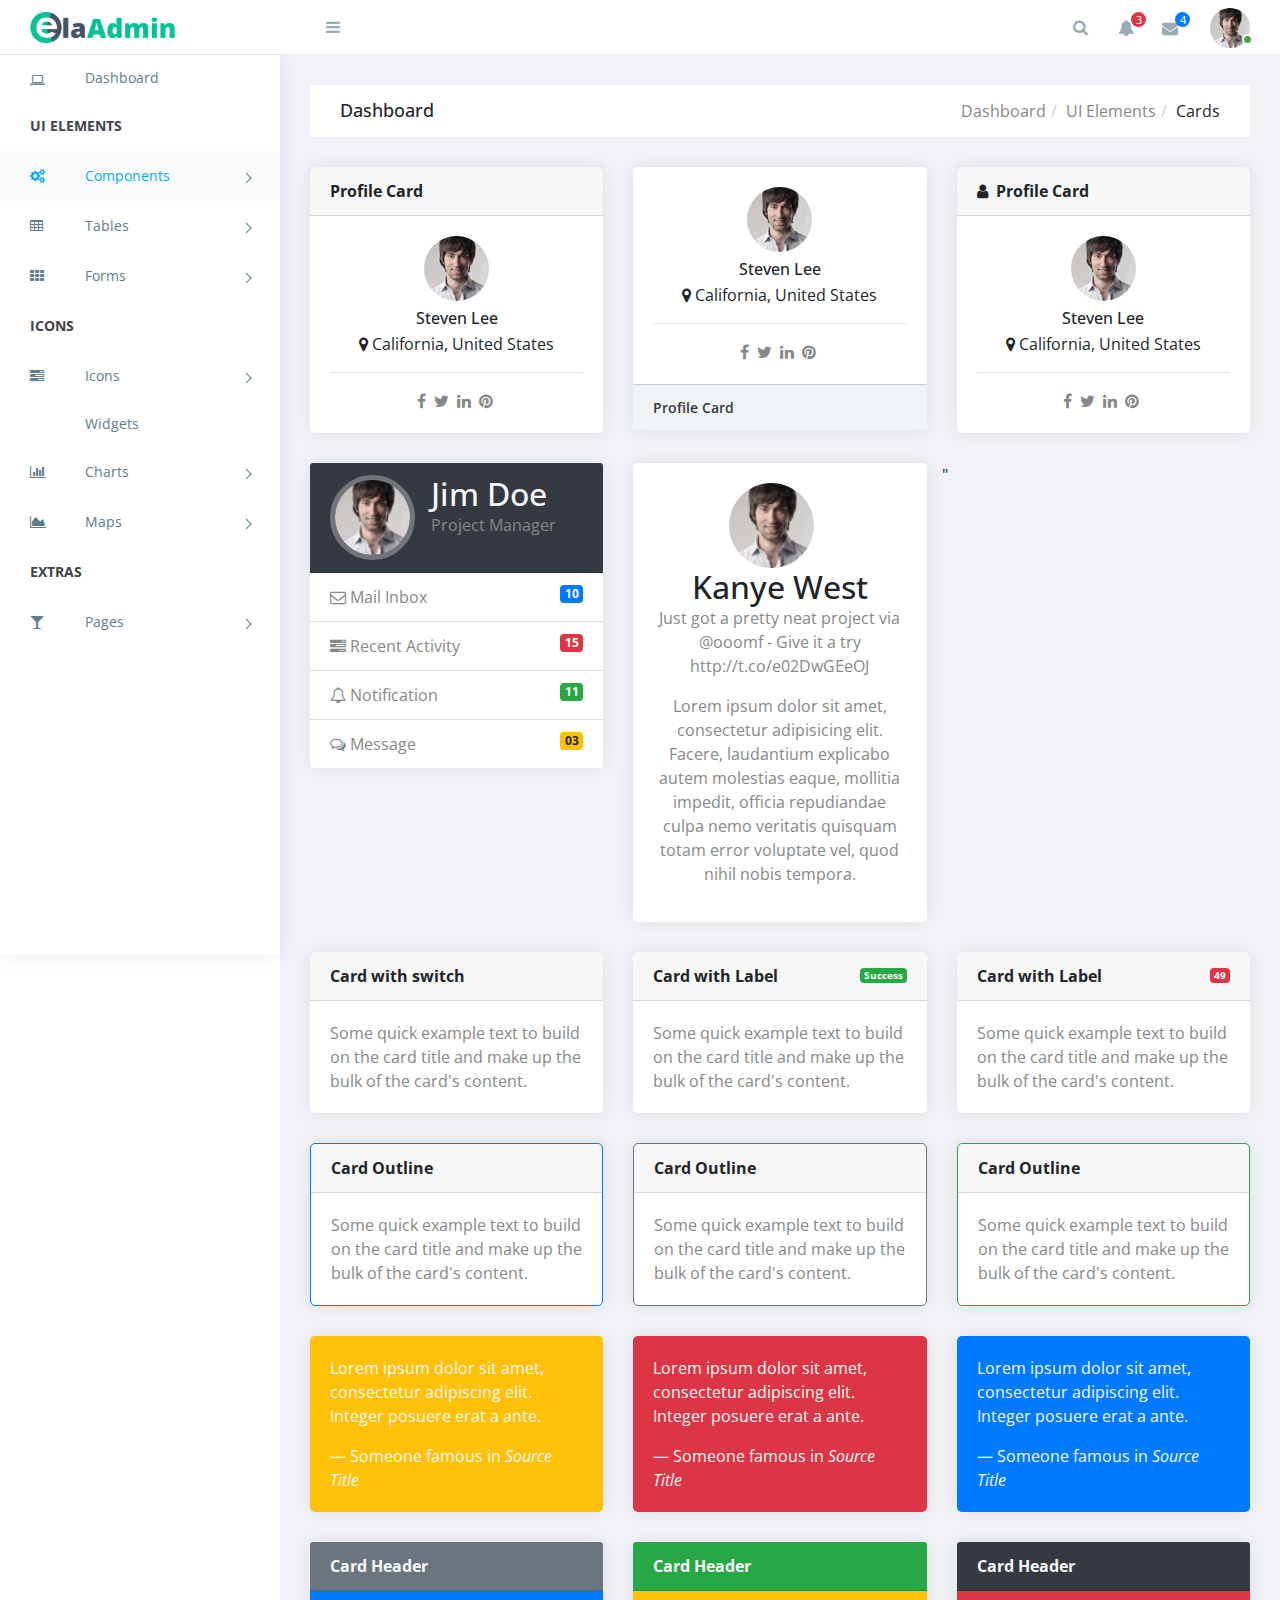
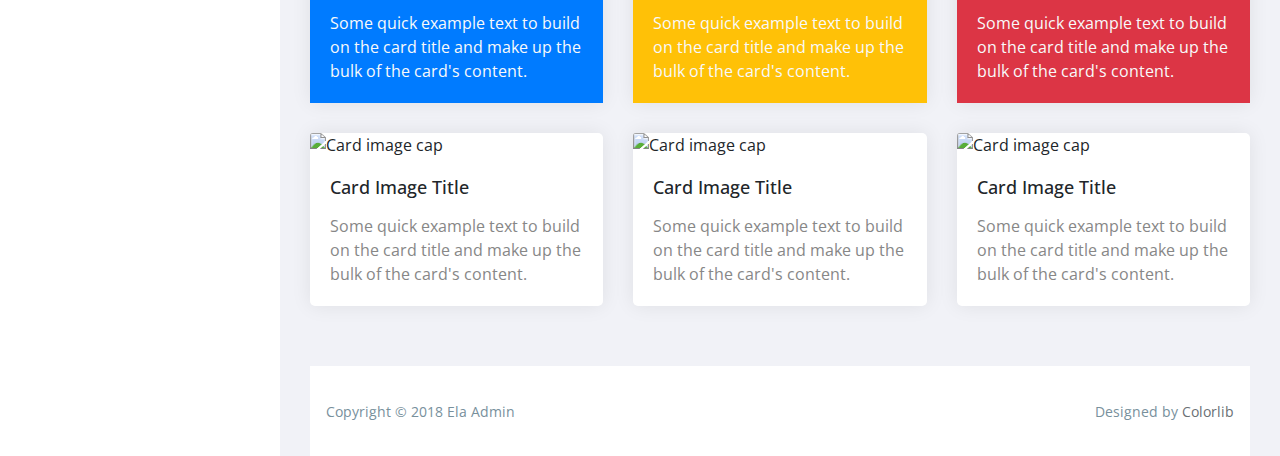
==== commit 4d95a998: "fix fetching sub Category and delete categorys" ====
--- a/admin/adminPanel/ui-cards.html
+++ b/admin/adminPanel/ui-cards.html
@@ -379,56 +379,7 @@
 
 
 
-                    <div class="col-md-4">
-                        <section class="card">
-                            <div class="twt-feed blue-bg">
-                                <div class="corner-ribon black-ribon">
-                                    <i class="fa fa-twitter"></i>
-                                </div>
-                                <div class="fa fa-twitter wtt-mark"></div>
-
-                                <div class="media">
-                                    <a href="#">
-                                        <img class="align-self-center rounded-circle mr-3" style="width:85px; height:85px;" alt="" src="images/admin.jpg">
-                                    </a>
-                                    <div class="media-body">
-                                        <h2 class="text-white display-6">Jim Doe</h2>
-                                        <p class="text-light">Project Manager</p>
-                                    </div>
-                                </div>
-
-
-
-                            </div>
-                            <div class="weather-category twt-category">
-                                <ul>
-                                    <li class="active">
-                                        <h5>750</h5>
-                                        Tweets
-                                    </li>
-                                    <li>
-                                        <h5>865</h5>
-                                        Following
-                                    </li>
-                                    <li>
-                                        <h5>3645</h5>
-                                        Followers
-                                    </li>
-                                </ul>
-                            </div>
-                            <div class="twt-write col-sm-12">
-                                <textarea placeholder="Write your Tweet and Enter" rows="1" class="form-control t-text-area"></textarea>
-                            </div>
-                            <footer class="twt-footer">
-                                <a href="#"><i class="fa fa-camera"></i></a>
-                                <a href="#"><i class="fa fa-map-marker"></i></a>
-                                New Castle, UK
-                                <span class="pull-right">
-                                    32
-                                </span>
-                            </footer>
-                        </section>
-                    </div>
+                    "
 
 
 
